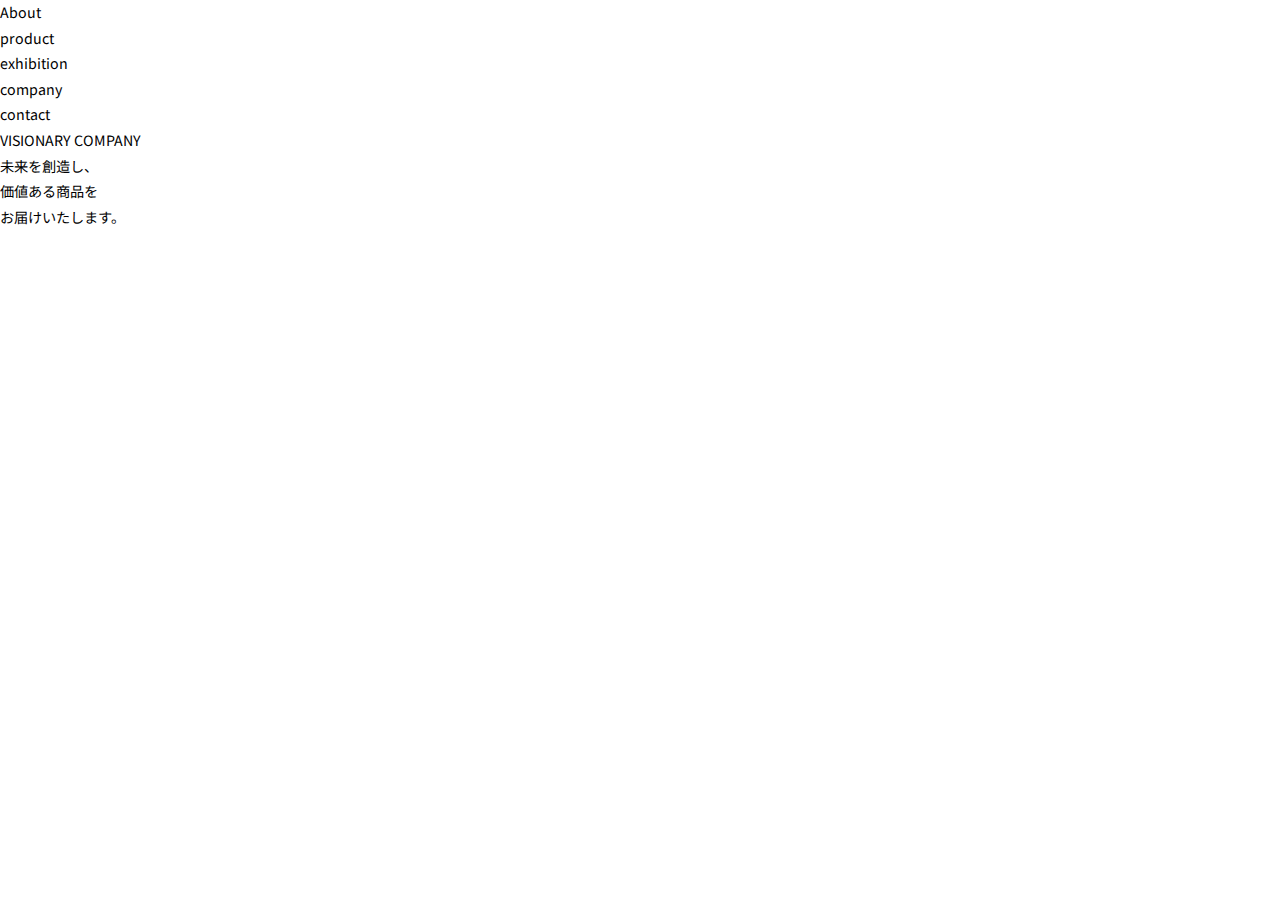
==== index.html @ 5df31ede "imgを追加" ====
<!DOCTYPE html>
<html lang="ja">
  <head>
    <meta charset="UTF-8" />
    <meta http-equiv="X-UA-Compatible" content="IE=edge" />
    <meta name="viewport" content="width=device-width, initial-scale=1.0" />

    <title></title>

    <meta name="description" content="" />
    <!-- ページの説明文 -->
    <meta name="keywords" content="" />
    <!-- ページのキーワード -->

    <!--og-->
    <meta property="og:type" content="website" />
    <!-- ページの種類 -->
    <meta property="og:url" content="" />
    <!-- ページのURL -->
    <meta property="og:image" content="" />
    <!-- サムネイル画像URL -->
    <meta property="og:title" content="" />
    <!-- ページのタイトル -->
    <meta property="og:description" content="" />
    <!-- ページの説明文 -->
    <meta property="og:site_name" content="" />
    <!-- ページのサイト名 -->

    <!-- favicon -->
    <link rel="shortcut icon" href="favicon.icon" />

    <!-- css -->
    <link rel="stylesheet" href="css/style.css" />
  </head>
  <body>
    <header>
      <!-- PC用ナビゲーション -->
      <nav class="nav__container">
        <ul class="nav__list">
          <li class="nav__list__item">
            <a href="index.html#about" class="nav__list__item-link">About</a>
          </li>
          <li class="nav__list__item">
            <a href="index.html#works" class="nav__list__item-link">product</a>
          </li>
          <li class="nav__list__item">
            <a href="index.html#blog" class="nav__list__item-link"
              >exhibition</a
            >
          </li>
          <li class="nav__list__item">
            <a href="index.html#contact" class="nav__list__item-link"
              >company</a
            >
          </li>
          <li class="nav__list__item">
            <a href="index.html#contact" class="nav__list__item-link"
              >contact</a
            >
          </li>
        </ul>
      </nav>
    </header>
    <main>
      <section id="main-visual">
        <div id="main-massage">
          <h1>VISIONARY COMPANY</h1>
          <p>未来を創造し、<br />価値ある商品を<br />お届けいたします。</p>
        </div>
      </section>
      <section id="about"></section>
      <section id="product"></section>
      <section id="exhibition"></section>
      <section id="exhibition"></section>
      <section id="company"></section>
      <section id="contact"></section>
      <footer></footer>
    </main>
    <script src="./js/main.js"></script>
    <!-- jsファイル -->
  </body>
</html>
---- css/style.css ----
@import url("https://fonts.googleapis.com/css2?family=Noto+Sans+JP:wght@100..900&display=swap");
/*! destyle.css v4.0.0 | MIT License | https://github.com/nicolas-cusan/destyle.css */
/* Reset box-model and set borders */
/* ============================================ */
*,
::before,
::after {
  box-sizing: border-box;
  border-style: solid;
  border-width: 0;
}

/* Document */
/* ============================================ */
/**
 * 1. Correct the line height in all browsers.
 * 2. Prevent adjustments of font size after orientation changes in iOS.
 * 3. Remove gray overlay on links for iOS.
 */
html {
  line-height: 1.15; /* 1 */
  -webkit-text-size-adjust: 100%;
     -moz-text-size-adjust: 100%;
          text-size-adjust: 100%; /* 2 */
  -webkit-tap-highlight-color: transparent; /* 3 */
}

/* Sections */
/* ============================================ */
/**
 * Remove the margin in all browsers.
 */
body {
  margin: 0;
}

/**
 * Render the `main` element consistently in IE.
 */
main {
  display: block;
}

/* Vertical rhythm */
/* ============================================ */
p,
table,
blockquote,
address,
pre,
iframe,
form,
figure,
dl {
  margin: 0;
}

/* Headings */
/* ============================================ */
h1,
h2,
h3,
h4,
h5,
h6 {
  padding: 0;
  margin: 0;
  font-size: inherit;
  font-weight: inherit;
}

/* Lists (enumeration) */
/* ============================================ */
ul,
ol {
  padding: 0;
  margin: 0;
  list-style: none;
}

/* Lists (definition) */
/* ============================================ */
dt {
  font-weight: bold;
}

dd {
  margin-left: 0;
}

/* Grouping content */
/* ============================================ */
/**
 * 1. Add the correct box sizing in Firefox.
 * 2. Show the overflow in Edge and IE.
 */
hr {
  box-sizing: content-box; /* 1 */
  height: 0; /* 1 */
  margin: 0;
  overflow: visible; /* 2 */
  clear: both;
  color: inherit;
  border-top-width: 1px;
}

/**
 * 1. Correct the inheritance and scaling of font size in all browsers.
 * 2. Correct the odd `em` font sizing in all browsers.
 */
pre {
  font-family: monospace, monospace; /* 1 */
  font-size: inherit; /* 2 */
}

address {
  font-style: inherit;
}

/* Text-level semantics */
/* ============================================ */
/**
 * Remove the gray background on active links in IE 10.
 */
a {
  color: inherit;
  text-decoration: none;
  background-color: transparent;
}

/**
 * 1. Remove the bottom border in Chrome 57-
 * 2. Add the correct text decoration in Chrome, Edge, IE, Opera, and Safari.
 */
abbr[title] {
  -webkit-text-decoration: underline dotted;
          text-decoration: underline dotted; /* 2 */
}

/**
 * Add the correct font weight in Chrome, Edge, and Safari.
 */
b,
strong {
  font-weight: bolder;
}

/**
 * 1. Correct the inheritance and scaling of font size in all browsers.
 * 2. Correct the odd `em` font sizing in all browsers.
 */
code,
kbd,
samp {
  font-family: monospace, monospace; /* 1 */
  font-size: inherit; /* 2 */
}

/**
 * Add the correct font size in all browsers.
 */
small {
  font-size: 80%;
}

/**
 * Prevent `sub` and `sup` elements from affecting the line height in
 * all browsers.
 */
sub,
sup {
  position: relative;
  font-size: 75%;
  line-height: 0;
  vertical-align: baseline;
}

sub {
  bottom: -0.25em;
}

sup {
  top: -0.5em;
}

/* Replaced content */
/* ============================================ */
/**
 * Prevent vertical alignment issues.
 */
svg,
img,
embed,
object,
iframe {
  vertical-align: bottom;
}

/* Forms */
/* ============================================ */
/**
 * Reset form fields to make them styleable.
 * 1. Make form elements stylable across systems iOS especially.
 * 2. Inherit text-transform from parent.
 */
button,
input,
optgroup,
select,
textarea {
  padding: 0;
  margin: 0;
  font: inherit;
  color: inherit;
  text-align: inherit;
  text-transform: inherit; /* 2 */
  vertical-align: middle;
  /* 1 */
  -webkit-appearance: none;
     -moz-appearance: none;
          appearance: none;
  background: transparent;
  border-radius: 0;
}

/**
 * Correct cursors for clickable elements.
 */
button,
[type=button],
[type=reset],
[type=submit] {
  cursor: pointer;
}

button:disabled,
[type=button]:disabled,
[type=reset]:disabled,
[type=submit]:disabled {
  cursor: default;
}

/**
 * Improve outlines for Firefox and unify style with input elements & buttons.
 */
:-moz-focusring {
  outline: auto;
}

select:disabled {
  opacity: inherit;
}

/**
 * Remove padding
 */
option {
  padding: 0;
}

/**
 * Reset to invisible
 */
fieldset {
  min-width: 0;
  padding: 0;
  margin: 0;
}

legend {
  padding: 0;
}

/**
 * Add the correct vertical alignment in Chrome, Firefox, and Opera.
 */
progress {
  vertical-align: baseline;
}

/**
 * Remove the default vertical scrollbar in IE 10+.
 */
textarea {
  overflow: auto;
}

/**
 * Correct the cursor style of increment and decrement buttons in Chrome.
 */
[type=number]::-webkit-inner-spin-button,
[type=number]::-webkit-outer-spin-button {
  height: auto;
}

/**
 * Correct the outline style in Safari.
 */
[type=search] {
  outline-offset: -2px; /* 1 */
}

/**
 * Remove the inner padding in Chrome and Safari on macOS.
 */
[type=search]::-webkit-search-decoration {
  -webkit-appearance: none;
          appearance: none;
}

/**
 * 1. Correct the inability to style clickable types in iOS and Safari.
 * 2. Fix font inheritance.
 */
::-webkit-file-upload-button {
  font: inherit; /* 2 */
  -webkit-appearance: button;
          appearance: button; /* 1 */
}

/**
 * Fix appearance for Firefox
 */
[type=number] {
  -webkit-appearance: textfield;
     -moz-appearance: textfield;
          appearance: textfield;
}

/**
 * Clickable labels
 */
label[for] {
  cursor: pointer;
}

/* Interactive */
/* ============================================ */
/*
 * Add the correct display in Edge, IE 10+, and Firefox.
 */
details {
  display: block;
}

/*
 * Add the correct display in all browsers.
 */
summary {
  display: list-item;
}

/*
 * Remove outline for editable content.
 */
[contenteditable]:focus {
  outline: auto;
}

/* Tables */
/* ============================================ */
/**
1. Correct table border color inheritance in all Chrome and Safari.
*/
table {
  border-collapse: collapse;
  border-color: inherit; /* 1 */
}

caption {
  text-align: left;
}

td,
th {
  padding: 0;
  vertical-align: top;
}

th {
  font-weight: bold;
  text-align: left;
}

@media screen and (max-width: 768px) {
  [data-only-show=pc] {
    display: none !important;
  }
}

@media not all and (max-width: 768px) {
  [data-only-show=sp] {
    display: none !important;
  }
}

html {
  font-size: 1.6667vw;
}

body {
  font-family: "Noto Sans JP", sans-serif;
  font-size: 1.1111111111vw;
  line-height: 1.8;
  letter-spacing: 0;
}
@media screen and (max-width: 768px) {
  body {
    font-size: 3.6111111111vw;
  }
}

img {
  width: 100%;
  height: auto;
}

svg {
  display: flex;
  align-items: center;
  justify-content: center;
  width: 100%;
  height: auto;
}

.header {
  color: yellow;
}/*# sourceMappingURL=style.css.map */
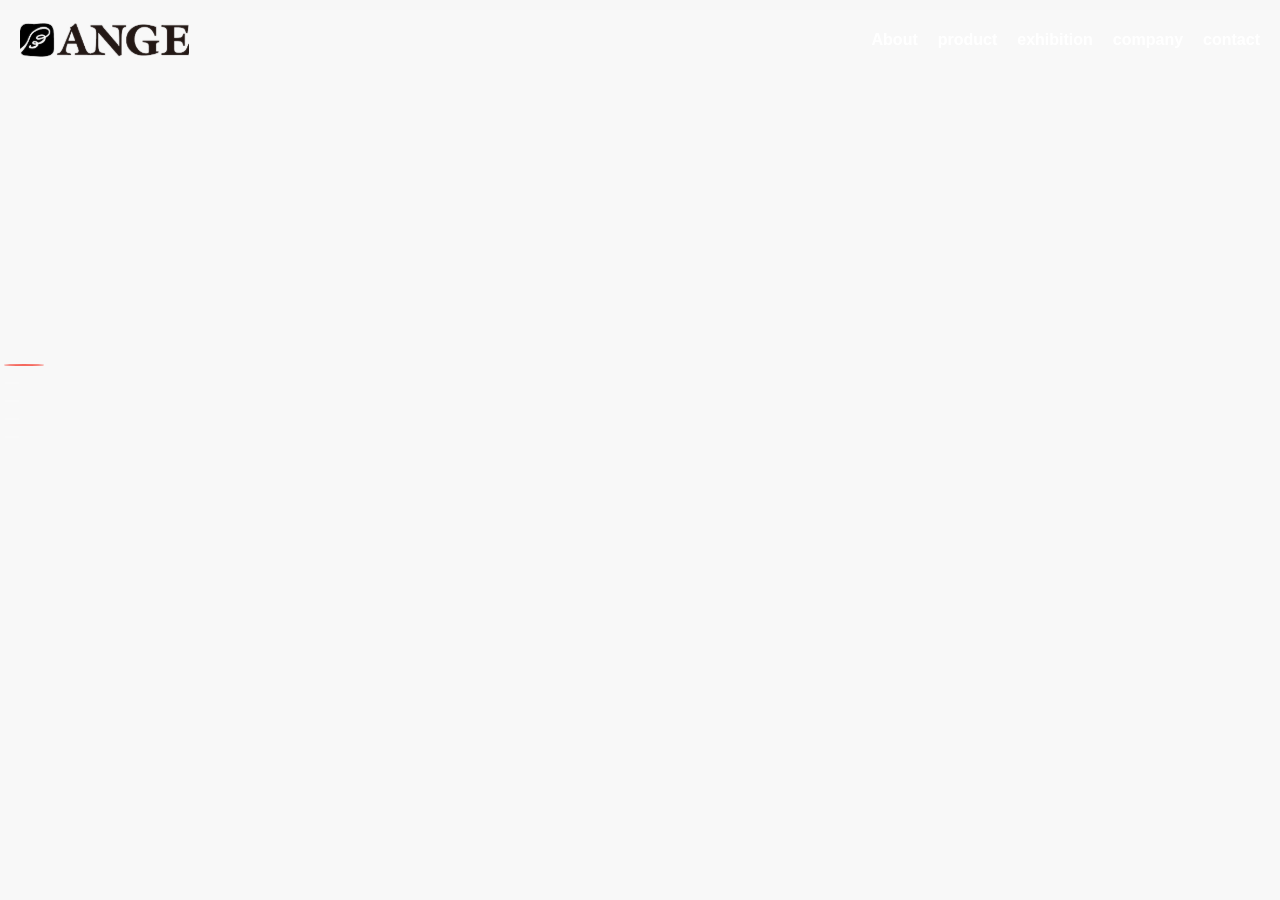
==== commit 6dba9354: "CSSを追加" ====
--- a/index.html
+++ b/index.html
@@ -27,15 +27,25 @@
     <!-- ページのサイト名 -->
 
     <!-- favicon -->
-    <link rel="shortcut icon" href="favicon.icon" />
+    <link rel="shortcut icon" href="image/tlogo.png" />
 
     <!-- css -->
+    <link
+      rel="stylesheet"
+      href="https://cdn.jsdelivr.net/npm/swiper@11/swiper-bundle.min.css"
+    />
     <link rel="stylesheet" href="css/style.css" />
   </head>
   <body>
     <header>
+      <!--ロゴ -->
+      <div id="logo">
+        <a href="index.html">
+          <img src="image/ANGElogo.svg" alt="トップページへ戻る" />
+        </a>
+      </div>
       <!-- PC用ナビゲーション -->
-      <nav class="nav__container">
+      <nav class="nav__container" data-only-show="pc">
         <ul class="nav__list">
           <li class="nav__list__item">
             <a href="index.html#about" class="nav__list__item-link">About</a>
@@ -63,10 +73,100 @@
     </header>
     <main>
       <section id="main-visual">
-        <div id="main-massage">
+        <!-- <div id="main-massage">
           <h1>VISIONARY COMPANY</h1>
           <p>未来を創造し、<br />価値ある商品を<br />お届けいたします。</p>
+        </div> -->
+        <div class="l-wrapper">
+          <main>
+            <div id="demo12" class="mv02 l-section">
+              <div class="swiper">
+                <div class="swiper-wrapper">
+                  <div class="swiper-slide">
+                    <div class="slide">
+                      <div class="slide-media img-cover">
+                        <img src="image/mv1.png" alt="" />
+                      </div>
+                      <h2 class="slide-title">VISIONARY COMPANY</h2>
+                      <p class="slide-text">
+                        未来を創造し、 <br class="pc-tab" />価値ある商品を
+                        お届けいたします。
+                      </p>
+                      <p class="slide-link">
+                        <a href="#" class="slide-button">VIEW MORE</a>
+                      </p>
+                    </div>
+                  </div>
+                  <div class="swiper-slide">
+                    <div class="slide">
+                      <div class="slide-media img-cover">
+                        <img src="image/mv2.png" alt="" />
+                      </div>
+                      <h2 class="slide-title">Sed eiusmod</h2>
+                      <p class="slide-text">
+                        Tempor incidunt ut labore <br class="pc-tab" />et dolore
+                        magna aliqua.
+                      </p>
+                      <p class="slide-link">
+                        <a href="#" class="slide-button">VIEW MORE</a>
+                      </p>
+                    </div>
+                  </div>
+                  <div class="swiper-slide">
+                    <div class="slide">
+                      <div class="slide-media img-cover">
+                        <img src="image/mv3.png" alt="" />
+                      </div>
+                      <h2 class="slide-title">Ut enim</h2>
+                      <p class="slide-text">Ad minim veniam.</p>
+                      <p class="slide-link">
+                        <a href="#" class="slide-button">VIEW MORE</a>
+                      </p>
+                    </div>
+                  </div>
+                  <div class="swiper-slide">
+                    <article class="slide">
+                      <div class="slide-media img-cover">
+                        <img src="image/mv4.png" alt="" />
+                      </div>
+                      <h2 class="slide-title">
+                        Quis nostrum<br />exercitationem
+                      </h2>
+                      <p class="slide-text">
+                        Ullam corporis suscipit laboriosam,
+                        <br class="pc-tab" />nisi ut aliquid ex ea commodi
+                        consequatur.
+                      </p>
+                      <p class="slide-link">
+                        <a href="#" class="slide-button">VIEW MORE</a>
+                      </p>
+                    </article>
+                  </div>
+                  <div class="swiper-slide">
+                    <div class="slide">
+                      <div class="slide-media img-cover">
+                        <img src="image/mv5.png" alt="" />
+                      </div>
+                      <h2 class="slide-title">Quis aute iure</h2>
+                      <p class="slide-text">
+                        Reprehenderit in voluptate velit esse
+                        <br class="pc-tab" />cillum dolore eu fugiat nulla
+                        pariatur.
+                      </p>
+                      <p class="slide-link">
+                        <a href="#" class="slide-button">VIEW MORE</a>
+                      </p>
+                    </div>
+                  </div>
+                </div>
+                <!-- /swiper-wrapper -->
+                <div class="swiper-pagination"></div>
+              </div>
+              <!-- /swiper -->
+            </div>
+          </main>
         </div>
+        <!-- /wrapper -->
       </section>
       <section id="about"></section>
       <section id="product"></section>
@@ -76,6 +176,9 @@
       <section id="contact"></section>
       <footer></footer>
     </main>
+    <script src="https://cdn.jsdelivr.net/npm/gsap@3.12.5/dist/gsap.min.js"></script>
+    <script src="https://cdn.jsdelivr.net/npm/gsap@3.12.5/dist/ScrollTrigger.min.js"></script>
+    <script src="https://cdn.jsdelivr.net/npm/swiper@11/swiper-bundle.min.js"></script>
     <script src="./js/main.js"></script>
     <!-- jsファイル -->
   </body>
--- a/css/style.css
+++ b/css/style.css
@@ -1,4 +1,7 @@
+@charset "UTF-8";
 @import url("https://fonts.googleapis.com/css2?family=Noto+Sans+JP:wght@100..900&display=swap");
+/* ヘッダーを固定し、メインビジュアルの上に表示 */
+@import url("https://fonts.googleapis.com/css2?family=Spartan:wght@400;700&display=swap");
 /*! destyle.css v4.0.0 | MIT License | https://github.com/nicolas-cusan/destyle.css */
 /* Reset box-model and set borders */
 /* ============================================ */
@@ -395,19 +398,15 @@
 }
 
 html {
-  font-size: 1.6667vw;
+  scroll-behavior: smooth;
+  margin: 0 auto;
+  width: 100%;
 }
 
 body {
-  font-family: "Noto Sans JP", sans-serif;
-  font-size: 1.1111111111vw;
+  font-family: "Yu Gothic", YuGothic, "ヒラギノ角ゴ Pro W3", "Hiragino Kaku Gothic Pro", sans-serif, Verdana, "メイリオ", "Meiryo", "MS Ｐゴシック", "MS PGothic", Sans-Serif;
+  color: #000000;
   line-height: 1.8;
-  letter-spacing: 0;
-}
-@media screen and (max-width: 768px) {
-  body {
-    font-size: 3.6111111111vw;
-  }
 }
 
 img {
@@ -415,14 +414,425 @@
   height: auto;
 }
 
-svg {
+.section__padding {
+  padding: 22.2222222222vh 11.8055555556vw 0 11.8055555556vw;
+}
+@media screen and (max-width: 768px) {
+  .section__padding {
+    padding: 12.5vh 5.5555555556vw 0 5.5555555556vw;
+  }
+}
+
+header {
+  position: fixed; /* 固定配置 */
+  top: 0; /* ページ上部に固定 */
+  left: 0;
+  width: 100%; /* 横幅いっぱいに広げる */
+  height: 80px; /* ヘッダーの高さ（適宜調整） */
+  -webkit-backdrop-filter: blur(8px);
+          backdrop-filter: blur(8px);
+  color: white; /* 文字色を白に */
   display: flex;
-  align-items: center;
-  justify-content: center;
+  align-items: center; /* 縦中央揃え */
+  justify-content: space-between; /* ロゴとナビを左右に配置 */
+  padding: 0 20px;
+  z-index: 1000; /* メインビジュアルより前面に */
+}
+
+/* メインビジュアルの上にヘッダーを配置するための調整 */
+/* ナビゲーションのデザイン調整 */
+.nav__container {
+  display: flex;
+}
+
+.nav__list {
+  display: flex;
+  list-style: none;
+}
+
+.nav__list__item {
+  margin-left: 20px; /* ナビの間隔を確保 */
+}
+
+.nav__list__item-link {
+  color: white;
+  text-decoration: none;
+  font-size: 16px;
+  font-weight: bold;
+  transition: color 0.3s;
+}
+
+.nav__list__item-link:hover {
+  color: #f0a500; /* ホバー時にカラー変更 */
+}
+
+:root {
+  --easing: cubic-bezier(0.2, 1, 0.2, 1);
+  --transition: 0.8s var(--easing);
+  --color-base: #f8f8f8;
+  --color-gray: #ddd;
+  --color-theme: #f5695f;
+  --color-theme-darken: #f12617;
+  --box-shadow: 0.8rem 0.8rem 1.2rem rgba(0, 0, 0, 0.05),
+    -0.8rem -0.8rem 1.2rem #fff;
+  --box-shadow-hover: 1rem 1rem 1.5rem rgba(0, 0, 0, 0.08),
+    -1rem -1rem 1.5rem #fff;
+  --box-shadow-inset: inset 0.8rem 0.8rem 1.2rem rgba(0, 0, 0, 0.05),
+    inset -0.8rem -0.8rem 1.2rem #fff;
+  --box-shadow-dark: 0.8rem 0.8rem 1.2rem rgba(0, 0, 0, 0.1),
+    -0.8rem -0.8rem 1.2rem rgba(#fff, 0.2);
+}
+
+html {
+  font-family: "Spartan", "游ゴシック体", YuGothic, "游ゴシック", "Yu Gothic", "メイリオ", Meiryo, sans-serif;
+  font-size: 62.5%;
+  line-height: 1.8;
+  height: 100%;
+  word-break: break-word;
+  color: #333;
+  background-color: var(--color-base);
+  -webkit-appearance: none;
+  -webkit-tap-highlight-color: transparent;
+}
+
+body {
+  font-size: 1.6rem;
+  margin: 0;
+}
+
+*,
+*::before,
+*::after {
+  box-sizing: border-box;
+}
+
+::-moz-selection {
+  color: #fff;
+  background: var(--color-theme);
+}
+
+::selection {
+  color: #fff;
+  background: var(--color-theme);
+}
+
+img {
+  border: 0;
+  margin: 0;
+}
+
+figure {
+  margin: 0;
+}
+
+p {
+  margin: 0;
+  padding: 0;
+}
+
+a {
+  text-decoration: none;
+  color: #333;
+}
+
+ul,
+ol {
+  margin: 0;
+  padding: 0;
+  list-style: none;
+}
+
+h1,
+h2,
+h3,
+h4,
+h5,
+h6 {
+  font-size: 1.6rem;
+  margin: 0;
+  padding: 0;
+}
+
+main {
+  display: block;
+}
+
+.l-inner {
+  position: relative;
+  box-sizing: content-box;
+  max-width: 1200px;
+  margin: 0 auto;
+  padding: 0 10rem;
+}
+
+.l-section {
+  border-top: 1px solid #eee;
+}
+
+.l-section .l-inner {
+  padding-top: 8rem;
+  padding-bottom: 8rem;
+}
+
+[class*=swiper]:focus {
+  outline: none;
+}
+
+.slide-media,
+.thumb-media {
+  position: relative;
+  overflow: hidden;
+}
+
+.slide-media img,
+.thumb-media img {
+  position: absolute;
+  top: 0;
+  left: 0;
   width: 100%;
-  height: auto;
-}
-
-.header {
-  color: yellow;
+  height: 100%;
+  -o-object-fit: cover;
+  object-fit: cover;
+}
+
+.swiper-button-prev,
+.swiper-button-next {
+  display: grid;
+  place-content: center;
+  width: 6.4rem;
+  height: 6.4rem;
+  cursor: pointer;
+  transition: var(--transition);
+}
+
+.swiper-button-prev::before,
+.swiper-button-next::before {
+  position: absolute;
+  top: 0;
+  right: 0;
+  bottom: 0;
+  left: 0;
+  content: "";
+  border-radius: 50%;
+  box-shadow: var(--box-shadow);
+}
+
+.swiper-button-prev::after,
+.swiper-button-next::after {
+  width: 1.2rem;
+  height: 1.2rem;
+  content: "";
+  border: solid var(--color-gray);
+  border-width: 3px 3px 0 0;
+}
+
+.swiper-button-prev::after {
+  margin-left: 0.4rem;
+  transform: rotate(-135deg);
+}
+
+.swiper-button-next::after {
+  margin-right: 0.4rem;
+  transform: rotate(45deg);
+}
+
+.swiper-button-disabled {
+  pointer-events: none;
+  opacity: 0;
+}
+
+.mv02 {
+  margin-bottom: 16rem;
+}
+
+.mv02 .l-inner {
+  padding-bottom: 0;
+}
+
+.mv02 .swiper-pagination {
+  position: absolute;
+  z-index: 1;
+  top: 0;
+  bottom: 0;
+  left: 0;
+  height: -moz-max-content;
+  height: max-content;
+  margin: auto;
+}
+
+.mv02 .swiper-pagination-bullet {
+  display: block;
+  width: 1.6rem;
+  height: 2px;
+  cursor: pointer;
+  transition: var(--transition);
+  background-color: #fff;
+}
+
+.mv02 .swiper-pagination-bullet:not(:first-child) {
+  margin-top: 1.6rem;
+}
+
+.mv02 .swiper-pagination-bullet-active {
+  width: 4rem;
+  background-color: var(--color-theme);
+}
+
+.mv02 .swiper-fade .swiper-slide {
+  transition-property: opacity, transform !important;
+  pointer-events: none;
+}
+
+.mv02 .swiper-fade .swiper-slide-active {
+  pointer-events: auto;
+}
+
+.mv02 .slide {
+  display: grid;
+  place-content: center;
+  height: 800px;
+  padding: 0 8rem;
+  text-align: center;
+}
+
+.mv02 .slide-media {
+  position: absolute;
+  z-index: -1;
+  top: 0;
+  left: 0;
+  width: 100%;
+  height: 100%;
+}
+
+.mv02 .slide-media img {
+  transition: 7s 1s linear;
+  transform: translateX(-1.5%) scale(1.1);
+}
+
+.mv02 .slide-title,
+.mv02 .slide-text,
+.mv02 .slide-link {
+  animation: 2s var(--easing) both;
+  opacity: 0;
+}
+
+.mv02 .slide-title {
+  font-size: 6rem;
+  line-height: 1.1;
+  color: var(--color-theme);
+}
+
+.mv02 .slide-text {
+  font-size: 1.8rem;
+  margin: 4rem 0;
+  animation-delay: 0.2s;
+  color: #fff;
+}
+
+.mv02 .slide-link {
+  animation-delay: 0.4s;
+}
+
+.mv02 .slide-button {
+  font-size: 1.2rem;
+  font-weight: bold;
+  display: inline-block;
+  color: var(--color-theme);
+}
+
+.mv02 .slide-button::before {
+  display: inline-block;
+  width: 6rem;
+  height: 1px;
+  margin: -2px 1.6rem 0 0;
+  content: "";
+  vertical-align: middle;
+  background-color: currentColor;
+}
+
+.mv02 .swiper-slide[class*=-active] .slide-media img {
+  transition-delay: 0s;
+  transform: translateX(1.5%) scale(1.05);
+}
+
+.mv02 .swiper-slide.anm-started .slide-title,
+.mv02 .swiper-slide.anm-started .slide-text,
+.mv02 .swiper-slide.anm-started .slide-link {
+  animation-name: mv02-fadeIn;
+}
+
+.mv02 .swiper-slide.anm-finished .slide-title,
+.mv02 .swiper-slide.anm-finished .slide-text,
+.mv02 .swiper-slide.anm-finished .slide-link {
+  animation-name: mv02-fadeOut;
+}
+@keyframes mv02-fadeIn {
+  0% {
+    transform: translateY(6rem);
+    opacity: 0;
+  }
+  100% {
+    transform: translateY(0);
+    opacity: 1;
+  }
+}
+@keyframes mv02-fadeOut {
+  0% {
+    transform: translateY(0);
+    opacity: 1;
+  }
+  100% {
+    transform: translateY(-6rem);
+    opacity: 0;
+  }
+}
+@media only screen and (max-width: 1024px) {
+  html {
+    -webkit-text-size-adjust: 100%;
+  }
+  .l-inner {
+    padding: 0 4rem;
+  }
+  .pc {
+    display: none !important;
+  }
+  .mv02 {
+    margin-bottom: 8rem;
+  }
+  .mv02 .slide {
+    height: max(70vh, 70vw);
+  }
+  .mv02 .slide-title {
+    font-size: 4rem;
+  }
+  .mv02 .slide-text {
+    font-size: 1.6rem;
+    margin: 3.2rem 0;
+  }
+}
+@media only screen and (max-width: 599px) {
+  html {
+    font-size: 50%;
+  }
+  .pc-tab {
+    display: none !important;
+  }
+}
+@media only screen and (min-width: 1025px) {
+  .tab-sp {
+    display: none !important;
+  }
+  .swiper-button-prev::before,
+  .swiper-button-next::before {
+    transition: var(--transition);
+  }
+  .swiper-button-prev:hover::before,
+  .swiper-button-next:hover::before {
+    transform: scale(1.2);
+  }
+}
+@media only screen and (min-width: 600px) {
+  .sp {
+    display: none !important;
+  }
 }/*# sourceMappingURL=style.css.map */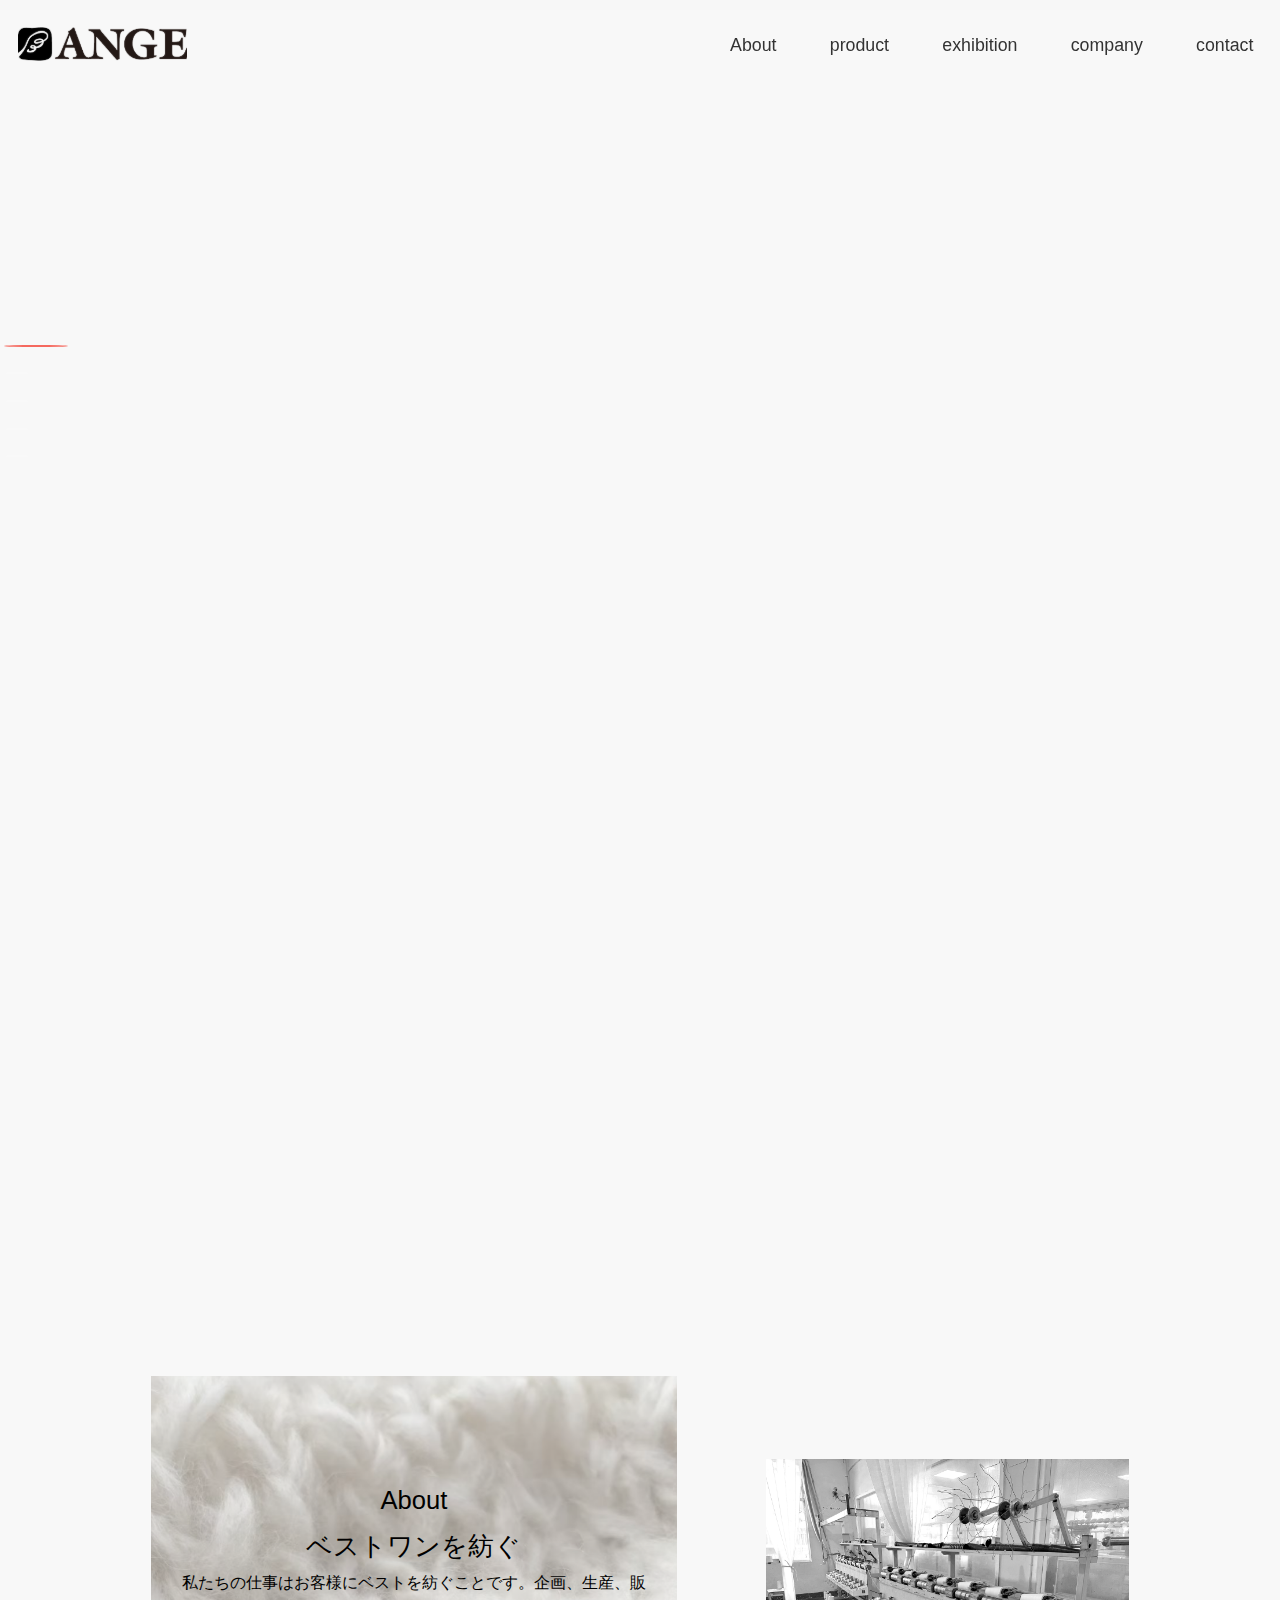
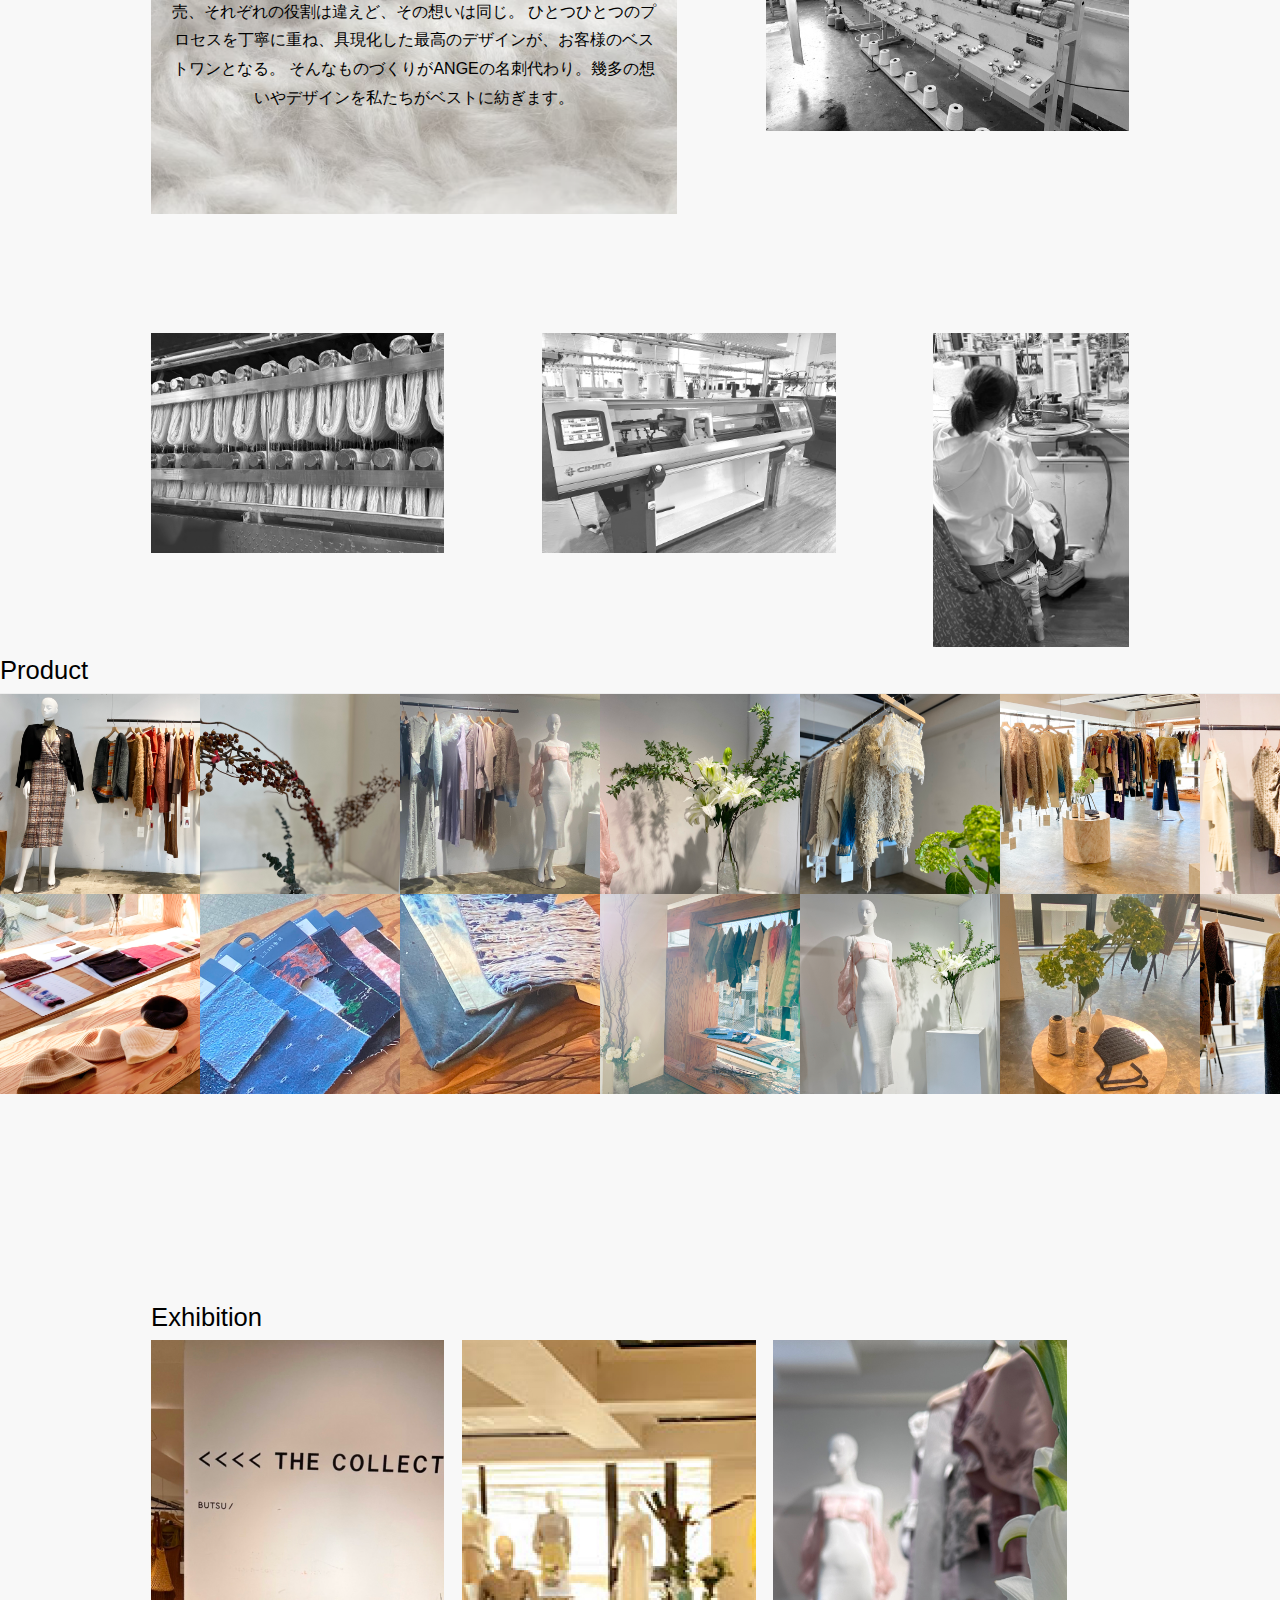
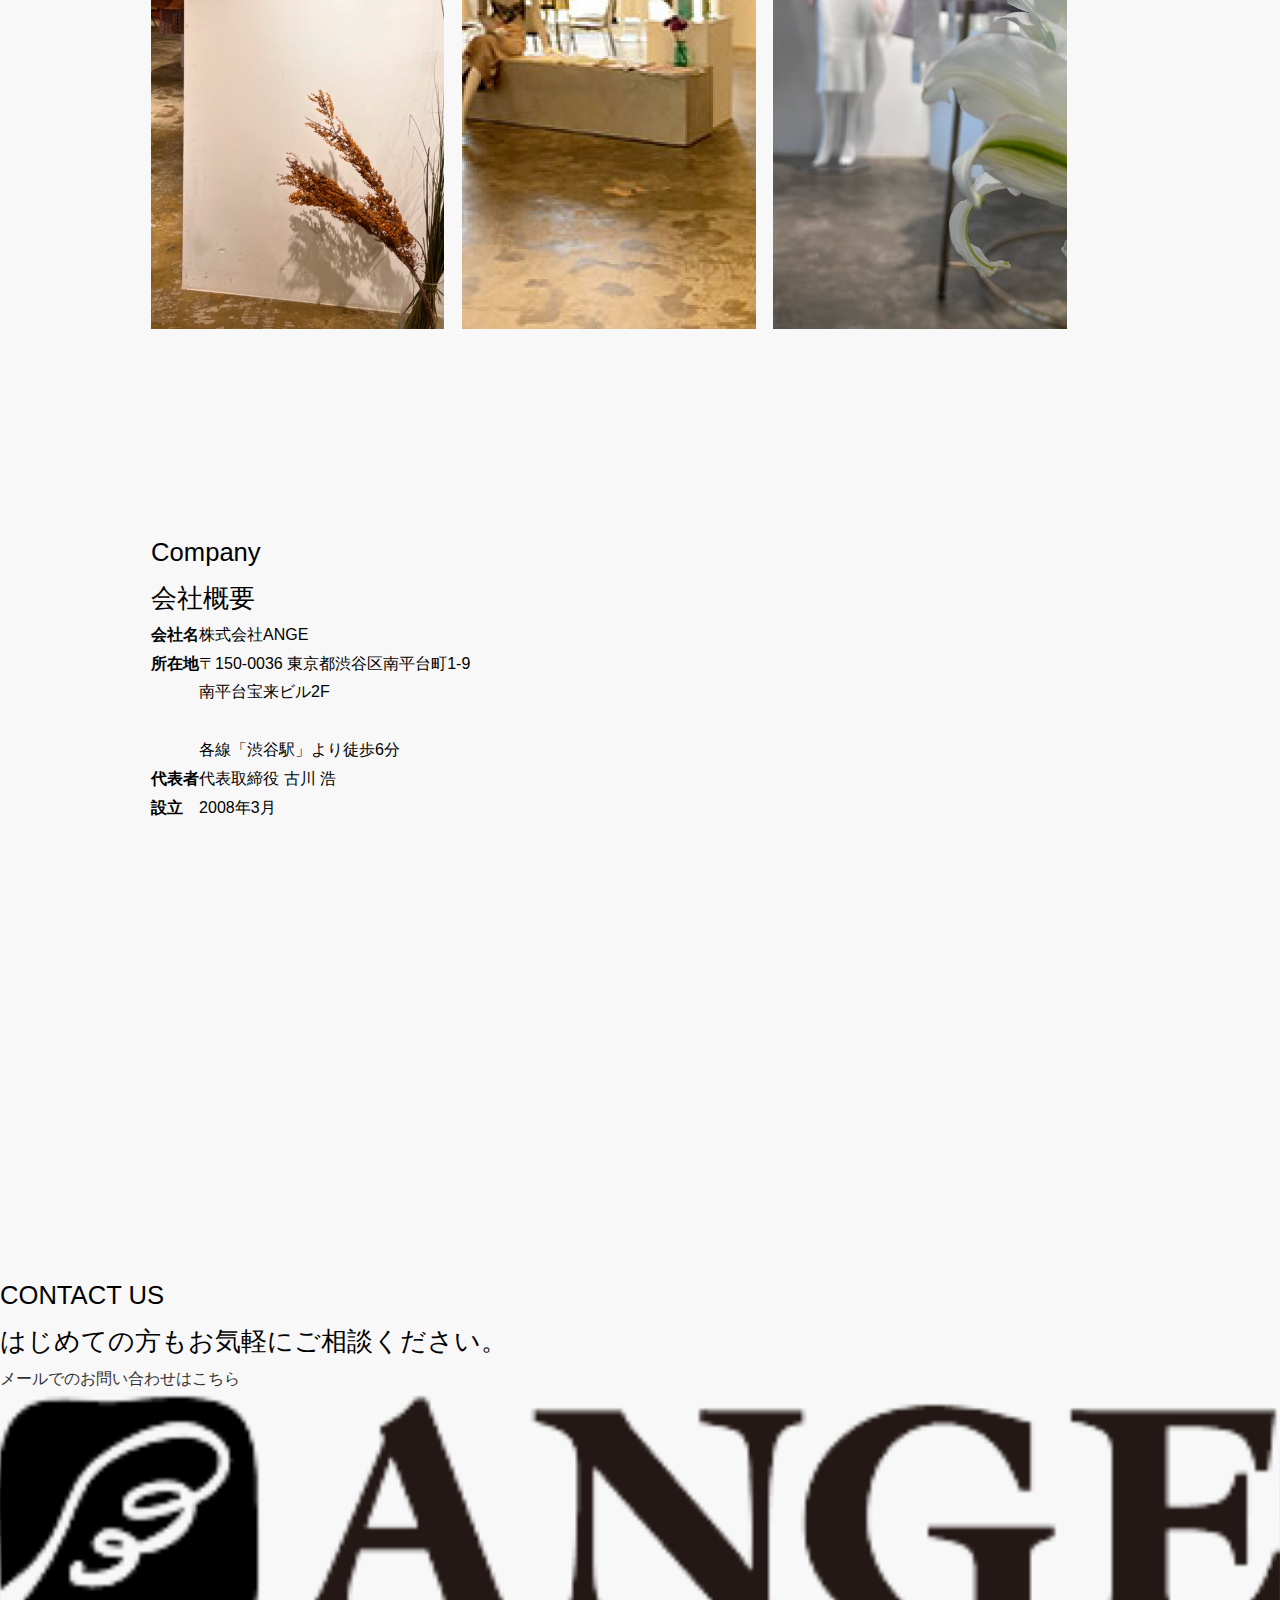
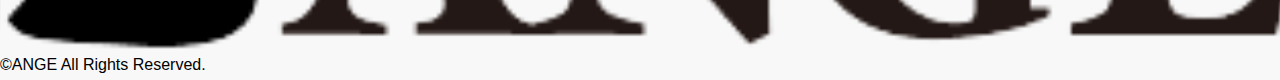
==== commit 6820241b: "画像やCSSを追加" ====
--- a/index.html
+++ b/index.html
@@ -168,13 +168,326 @@
         </div>
         <!-- /wrapper -->
       </section>
-      <section id="about"></section>
-      <section id="product"></section>
-      <section id="exhibition"></section>
-      <section id="exhibition"></section>
-      <section id="company"></section>
-      <section id="contact"></section>
-      <footer></footer>
+      <section id="about" class="section__padding">
+        <div class="about__container">
+          <div class="about__box-top">
+            <div class="about__inner-left">
+              <h2 class="about__title">About</h2>
+              <h3 class="about__small-title">ベストワンを紡ぐ</h3>
+              <p>
+                私たちの仕事はお客様にベストを紡ぐことです。企画、生産、販売、それぞれの役割は違えど、その想いは同じ。
+                ひとつひとつのプロセスを丁寧に重ね、具現化した最高のデザインが、お客様のベストワンとなる。
+                そんなものづくりがANGEの名刺代わり。幾多の想いやデザインを私たちがベストに紡ぎます。
+              </p>
+            </div>
+            <div class="about__inner--right">
+              <img src="image/machine_yarn.png" alt="糸巻きの機械" />
+            </div>
+          </div>
+          <div class="about__box-end">
+            <img class="yarns-img" src="image/yarns.png" alt="糸のかせ" />
+            <img
+              class="machine_knit-img"
+              src="image/machine_knit.png"
+              alt="ニットの編み機"
+            />
+            <img
+              class="linking-img"
+              src="image/linking.png"
+              alt="リンキングをする人"
+            />
+          </div>
+        </div>
+      </section>
+      <section id="product">
+        <h2 class="product__title">Product</h2>
+        <div id="demo09" class="gallery03 l-section">
+          <div class="swiper swiper-a">
+            <div class="swiper-wrapper">
+              <div class="swiper-slide">
+                <div class="slide">
+                  <div class="slide-media img-cover">
+                    <img src="image/product1.png" alt="青いリボンコサージュ" />
+                  </div>
+                  <div class="slide-content">
+                    <p class="slide-title">自主製品</p>
+                  </div>
+                </div>
+              </div>
+              <div class="swiper-slide">
+                <div class="slide">
+                  <div class="slide-media img-cover">
+                    <img src="image/product2.png" alt="BAGリボンコサージュ" />
+                  </div>
+                  <div class="slide-content">
+                    <p class="slide-title">自主製品</p>
+                  </div>
+                </div>
+              </div>
+              <div class="swiper-slide">
+                <div class="slide">
+                  <div class="slide-media img-cover">
+                    <img src="image/product3.png" alt="内職作業" />
+                  </div>
+                  <div class="slide-content">
+                    <p class="slide-title">内職作業</p>
+                  </div>
+                </div>
+              </div>
+              <div class="swiper-slide">
+                <div class="slide">
+                  <div class="slide-media img-cover">
+                    <img src="image/product4.png" alt="カラフルなリボン" />
+                  </div>
+                  <div class="slide-content">
+                    <p class="slide-title">自主製品</p>
+                  </div>
+                </div>
+              </div>
+              <div class="swiper-slide">
+                <div class="slide">
+                  <div class="slide-media img-cover">
+                    <img src="image/product5.png" alt="アースカラーのリボン" />
+                  </div>
+                  <div class="slide-content">
+                    <p class="slide-title">自主製品</p>
+                  </div>
+                </div>
+              </div>
+              <div class="swiper-slide">
+                <div class="slide">
+                  <div class="slide-media img-cover">
+                    <img
+                      src="image/product6.png"
+                      alt="傘についたリボンコサージュ"
+                    />
+                  </div>
+                  <div class="slide-content">
+                    <p class="slide-title">自主製品</p>
+                  </div>
+                </div>
+              </div>
+              <div class="swiper-slide">
+                <div class="slide">
+                  <div class="slide-media img-cover">
+                    <img src="image/product7.png" alt="ネイビーのコサージュ" />
+                  </div>
+                  <div class="slide-content">
+                    <p class="slide-title">自主製品</p>
+                  </div>
+                </div>
+              </div>
+              <div class="swiper-slide">
+                <div class="slide">
+                  <div class="slide-media img-cover">
+                    <img src="image/product8.png" alt="コサージュ手作り" />
+                  </div>
+                  <div class="slide-content">
+                    <p class="slide-title">コサージュ手作り</p>
+                  </div>
+                </div>
+              </div>
+              <div class="swiper-slide">
+                <div class="slide">
+                  <div class="slide-media img-cover">
+                    <img
+                      src="image/product9.png"
+                      alt="アロマについたリボンコサージュ"
+                    />
+                  </div>
+                  <div class="slide-content">
+                    <p class="slide-title">自主製品</p>
+                  </div>
+                </div>
+              </div>
+              <div class="swiper-slide">
+                <div class="slide">
+                  <div class="slide-media img-cover">
+                    <img src="image/product10.png" alt="外の作業" />
+                  </div>
+                  <div class="slide-content">
+                    <p class="slide-title">体を動かしたい方には外の作業</p>
+                  </div>
+                </div>
+              </div>
+            </div>
+            <!-- /swiper-wrapper -->
+          </div>
+          <!-- /swiper -->
+          <div class="swiper swiper-b">
+            <div class="swiper-wrapper">
+              <div class="swiper-slide">
+                <div class="slide">
+                  <div class="slide-media img-cover">
+                    <img src="image/product11.png" alt="外の作業" />
+                  </div>
+                  <div class="slide-content">
+                    <p class="slide-title">外の作業</p>
+                  </div>
+                </div>
+              </div>
+              <div class="swiper-slide">
+                <div class="slide">
+                  <div class="slide-media img-cover">
+                    <img src="image/product12.png" alt="お店に並んだリボン" />
+                  </div>
+                  <div class="slide-content">
+                    <p class="slide-title">イベント</p>
+                  </div>
+                </div>
+              </div>
+              <div class="swiper-slide">
+                <div class="slide">
+                  <div class="slide-media img-cover">
+                    <img src="image/product13.png" alt="イエローのリボン" />
+                  </div>
+                  <div class="slide-content">
+                    <p class="slide-title">リボン</p>
+                  </div>
+                </div>
+              </div>
+              <div class="swiper-slide">
+                <div class="slide">
+                  <div class="slide-media img-cover">
+                    <img src="image/product14.png" alt="たくさんのリボン" />
+                  </div>
+                  <div class="slide-content">
+                    <p class="slide-title">自主製品</p>
+                  </div>
+                </div>
+              </div>
+              <div class="swiper-slide">
+                <div class="slide">
+                  <div class="slide-media img-cover">
+                    <img src="image/product15.png" alt="イベントショップ" />
+                  </div>
+                  <div class="slide-content">
+                    <p class="slide-title">イベントショップ</p>
+                  </div>
+                </div>
+              </div>
+              <div class="swiper-slide">
+                <div class="slide">
+                  <div class="slide-media img-cover">
+                    <img src="image/product16.png" alt="手作り" />
+                  </div>
+                  <div class="slide-content">
+                    <p class="slide-title">手作り</p>
+                  </div>
+                </div>
+              </div>
+              <div class="swiper-slide">
+                <div class="slide">
+                  <div class="slide-media img-cover">
+                    <img
+                      src="image/product17.png"
+                      alt="リボンコサージュヘアピン"
+                    />
+                  </div>
+                  <div class="slide-content">
+                    <p class="slide-title">自主製品</p>
+                  </div>
+                </div>
+              </div>
+              <div class="swiper-slide">
+                <div class="slide">
+                  <div class="slide-media img-cover">
+                    <img src="image/product18.png" alt="ポスティング" />
+                  </div>
+                  <div class="slide-content">
+                    <p class="slide-title">ポスティング</p>
+                  </div>
+                </div>
+              </div>
+              <div class="swiper-slide">
+                <div class="slide">
+                  <div class="slide-media img-cover">
+                    <img src="image/product19.png" alt="ラッピングコサージュ" />
+                  </div>
+                  <div class="slide-content">
+                    <p class="slide-title">自主製品</p>
+                  </div>
+                </div>
+              </div>
+              <div class="swiper-slide">
+                <div class="slide">
+                  <div class="slide-media img-cover">
+                    <img src="image/product20.png" alt="イベントショップ" />
+                  </div>
+                  <div class="slide-content">
+                    <p class="slide-title">イベントショップ</p>
+                  </div>
+                </div>
+              </div>
+            </div>
+            <!-- /swiper-wrapper -->
+          </div>
+          <!-- /swiper -->
+        </div>
+      </section>
+      <section id="exhibition" class="section__padding">
+        <h2 class="exhibition__title">Exhibition</h2>
+        <div class="exhibition__container">
+          <img src="image/exhibition2023.jpg" alt="" />
+          <img src="image/exhibition2024.jpg" alt="" />
+          <img src="image/exhibition2025.jpg" alt="" />
+        </div>
+      </section>
+      <section id="company" class="section__padding">
+        <h2 class="exhibition__title">Company</h2>
+        <div class="company-container">
+          <div class="company__profile">
+            <h3>会社概要</h3>
+            <table id="company-table">
+              <tr>
+                <th class="tableheader-first">会社名</th>
+                <td class="cell-first">株式会社ANGE</td>
+              </tr>
+              <tr>
+                <th class="tableheader">所在地</th>
+                <td class="cell">
+                  〒150-0036 東京都渋谷区南平台町1-9<br />
+                  南平台宝来ビル2F<br /><br />各線「渋谷駅」より徒歩6分
+                </td>
+              </tr>
+              <tr>
+                <th class="tableheader">代表者</th>
+                <td class="cell">代表取締役 古川 浩</td>
+              </tr>
+              <tr>
+                <th class="tableheader">設立</th>
+                <td class="cell">2008年3月</td>
+              </tr>
+            </table>
+          </div>
+          <div class="company__map">
+            <iframe
+              src="https://www.google.com/maps/embed?pb=!1m14!1m8!1m3!1d6483.723001614631!2d139.6968493!3d35.6557838!3m2!1i1024!2i768!4f13.1!3m3!1m2!1s0x60188b8cc3276561%3A0x588968888ed6093d!2z5qCq5byP5Lya56S-44Ki44Oz44K444Ol77yIQU5HRe-8iQ!5e0!3m2!1sja!2sjp!4v1722554806499!5m2!1sja!2sjp"
+              width="600"
+              height="450"
+              style="border: 0"
+              allowfullscreen=""
+              loading="lazy"
+              referrerpolicy="no-referrer-when-downgrade"
+            ></iframe>
+          </div>
+        </div>
+      </section>
+      <section id="contact">
+        <h2 class="contact__title">CONTACT US</h2>
+        <h3 class="contact__text">はじめての方もお気軽にご相談ください。</h3>
+        <a href="contactus.html" class="contact-btn"
+          >メールでのお問い合わせはこちら</a
+        >
+      </section>
+      <footer>
+        <div id="footer-logo">
+          <img class="logo__white" src="image/ANGElogo.svg" alt="TOTTOロゴ" />
+        </div>
+        <div class="copyright">
+          <span> &copy;ANGE All Rights Reserved.</span>
+        </div>
+      </footer>
     </main>
     <script src="https://cdn.jsdelivr.net/npm/gsap@3.12.5/dist/gsap.min.js"></script>
     <script src="https://cdn.jsdelivr.net/npm/gsap@3.12.5/dist/ScrollTrigger.min.js"></script>
--- a/css/style.css
+++ b/css/style.css
@@ -1,6 +1,7 @@
 @charset "UTF-8";
 @import url("https://fonts.googleapis.com/css2?family=Noto+Sans+JP:wght@100..900&display=swap");
 /* ヘッダーを固定し、メインビジュアルの上に表示 */
+@import url("https://fonts.googleapis.com/css2?family=Spartan:wght@400;700&display=swap");
 @import url("https://fonts.googleapis.com/css2?family=Spartan:wght@400;700&display=swap");
 /*! destyle.css v4.0.0 | MIT License | https://github.com/nicolas-cusan/destyle.css */
 /* Reset box-model and set borders */
@@ -428,14 +429,14 @@
   top: 0; /* ページ上部に固定 */
   left: 0;
   width: 100%; /* 横幅いっぱいに広げる */
-  height: 80px; /* ヘッダーの高さ（適宜調整） */
+  height: 9.8765432099vh; /* ヘッダーの高さ（適宜調整） */
   -webkit-backdrop-filter: blur(8px);
           backdrop-filter: blur(8px);
-  color: white; /* 文字色を白に */
+  color: #000000;
   display: flex;
   align-items: center; /* 縦中央揃え */
   justify-content: space-between; /* ロゴとナビを左右に配置 */
-  padding: 0 20px;
+  padding: 0 1.3888888889vw;
   z-index: 1000; /* メインビジュアルより前面に */
 }
 
@@ -447,23 +448,20 @@
 
 .nav__list {
   display: flex;
+  gap: 2.7777777778vw;
   list-style: none;
 }
 
-.nav__list__item {
-  margin-left: 20px; /* ナビの間隔を確保 */
-}
-
 .nav__list__item-link {
-  color: white;
   text-decoration: none;
-  font-size: 16px;
-  font-weight: bold;
+  font-size: 1.3888888889vw;
+  font-weight: 400;
+  padding: 0.6944444444vw;
   transition: color 0.3s;
 }
 
 .nav__list__item-link:hover {
-  color: #f0a500; /* ホバー時にカラー変更 */
+  color: #ffffff; /* ホバー時にカラー変更 */
 }
 
 :root {
@@ -485,19 +483,10 @@
 
 html {
   font-family: "Spartan", "游ゴシック体", YuGothic, "游ゴシック", "Yu Gothic", "メイリオ", Meiryo, sans-serif;
-  font-size: 62.5%;
-  line-height: 1.8;
-  height: 100%;
   word-break: break-word;
-  color: #333;
   background-color: var(--color-base);
   -webkit-appearance: none;
   -webkit-tap-highlight-color: transparent;
-}
-
-body {
-  font-size: 1.6rem;
-  margin: 0;
 }
 
 *,
@@ -835,4 +824,285 @@
   .sp {
     display: none !important;
   }
+}
+.about__box-top {
+  width: 100%;
+  display: flex;
+  justify-content: space-between;
+  align-items: center;
+  gap: 6.9444444444vw;
+}
+
+.about__inner-left {
+  width: 54.1666666667vw;
+  height: 75.0617283951vh;
+  background-image: url("../image/about_knit.png");
+  background-repeat: no-repeat;
+  background-position: center;
+  background-size: contain; /* 画像を要素内に収める */
+  text-align: center;
+  /* 文字を中央揃え */
+  display: flex;
+  flex-direction: column; /* 縦方向に並べる */
+  justify-content: center; /* 縦方向の中央揃え */
+  align-items: center; /* 横方向の中央揃え */
+  padding: 20px; /* 余白（必要に応じて調整） */
+}
+
+.about__inner--right {
+  width: 50%;
+}
+
+.about__box-end {
+  width: 100%;
+  display: flex;
+  justify-content: space-between;
+  align-items: flex-start;
+}
+
+.about__box-end img {
+  width: 30%;
+}
+
+.about__box-end > .linking-img {
+  width: 20%;
+}
+
+:root {
+  --easing: cubic-bezier(0.2, 1, 0.2, 1);
+  --transition: 0.8s var(--easing);
+  --color-base: #f8f8f8;
+  --color-gray: #ddd;
+  --color-theme: #f5695f;
+  --color-theme-darken: #f12617;
+  --box-shadow: 0.8rem 0.8rem 1.2rem rgba(0, 0, 0, 0.05),
+    -0.8rem -0.8rem 1.2rem #fff;
+  --box-shadow-hover: 1rem 1rem 1.5rem rgba(0, 0, 0, 0.08),
+    -1rem -1rem 1.5rem #fff;
+  --box-shadow-inset: inset 0.8rem 0.8rem 1.2rem rgba(0, 0, 0, 0.05),
+    inset -0.8rem -0.8rem 1.2rem #fff;
+  --box-shadow-dark: 0.8rem 0.8rem 1.2rem rgba(0, 0, 0, 0.1),
+    -0.8rem -0.8rem 1.2rem rgba(#fff, 0.2);
+}
+
+html {
+  height: 100%;
+  word-break: break-word;
+  color: #333;
+  background-color: var(--color-base);
+  -webkit-appearance: none;
+  -webkit-tap-highlight-color: transparent;
+}
+
+*,
+*::before,
+*::after {
+  box-sizing: border-box;
+}
+
+::-moz-selection {
+  color: #fff;
+  background: var(--color-theme);
+}
+
+::selection {
+  color: #fff;
+  background: var(--color-theme);
+}
+
+main {
+  display: block;
+}
+
+.l-inner {
+  position: relative;
+  box-sizing: content-box;
+  max-width: 1200px;
+  margin: 0 auto;
+  padding: 0 10rem;
+}
+
+.l-section {
+  border-top: 1px solid #eee;
+}
+
+.l-section .l-inner {
+  padding-top: 8rem;
+  padding-bottom: 8rem;
+}
+
+[class*=swiper]:focus {
+  outline: none;
+}
+
+.slide-media,
+.thumb-media {
+  position: relative;
+  overflow: hidden;
+}
+
+.slide-media img,
+.thumb-media img {
+  position: absolute;
+  top: 0;
+  left: 0;
+  width: 100%;
+  height: 100%;
+  -o-object-fit: cover;
+  object-fit: cover;
+}
+
+.swiper-button-prev,
+.swiper-button-next {
+  display: grid;
+  place-content: center;
+  width: 6.4rem;
+  height: 6.4rem;
+  cursor: pointer;
+  transition: var(--transition);
+}
+
+.swiper-button-prev::before,
+.swiper-button-next::before {
+  position: absolute;
+  top: 0;
+  right: 0;
+  bottom: 0;
+  left: 0;
+  content: "";
+  border-radius: 50%;
+  box-shadow: var(--box-shadow);
+}
+
+.swiper-button-prev::after,
+.swiper-button-next::after {
+  width: 1.2rem;
+  height: 1.2rem;
+  content: "";
+  border: solid var(--color-gray);
+  border-width: 3px 3px 0 0;
+}
+
+.swiper-button-prev::after {
+  margin-left: 0.4rem;
+  transform: rotate(-135deg);
+}
+
+.swiper-button-next::after {
+  margin-right: 0.4rem;
+  transform: rotate(45deg);
+}
+
+.swiper-button-disabled {
+  pointer-events: none;
+  opacity: 0;
+}
+
+.slide-title {
+  color: #ffffff;
+}
+
+.gallery03 .l-inner {
+  padding-bottom: 0;
+}
+
+.gallery03 .swiper-wrapper {
+  transition-timing-function: linear !important;
+}
+
+.gallery03 .swiper-slide {
+  width: -moz-max-content;
+  width: max-content;
+}
+
+.gallery03 .slide {
+  width: var(--slide-width);
+  transition: var(--transition);
+  backface-visibility: hidden;
+  --slide-width: 200px;
+}
+
+.gallery03 .slide-media {
+  height: var(--slide-width);
+}
+
+.gallery03 .slide-content {
+  position: absolute;
+  right: 0;
+  bottom: 0;
+  left: 0;
+  padding: 3.2rem 1.6rem 1.6rem;
+  transition: var(--transition);
+  opacity: 0;
+  color: #fff;
+  background: linear-gradient(180deg, rgba(0, 0, 0, 0) 0%, rgba(0, 0, 0, 0.3) 50%);
+}
+
+.gallery03 .slide-title {
+  font-size: 1.4rem;
+  line-height: 1.4;
+  display: -webkit-box;
+  overflow: hidden;
+  -webkit-line-clamp: 2;
+  -webkit-box-orient: vertical;
+}
+
+.gallery03 .slide:hover {
+  width: calc(var(--slide-width) * 1.5);
+}
+
+.gallery03 .slide:hover .slide-content {
+  opacity: 1;
+}
+
+@media only screen and (max-width: 1024px) {
+  html {
+    -webkit-text-size-adjust: 100%;
+  }
+  .l-inner {
+    padding: 0 4rem;
+  }
+  .pc {
+    display: none !important;
+  }
+}
+@media only screen and (max-width: 599px) {
+  html {
+    font-size: 50%;
+  }
+  .pc-tab {
+    display: none !important;
+  }
+  .gallery03 {
+    margin-bottom: 8rem;
+  }
+  .gallery03 .slide {
+    --slide-width: 120px;
+  }
+}
+@media only screen and (min-width: 1025px) {
+  .tab-sp {
+    display: none !important;
+  }
+  .swiper-button-prev::before,
+  .swiper-button-next::before {
+    transition: var(--transition);
+  }
+  .swiper-button-prev:hover::before,
+  .swiper-button-next:hover::before {
+    transform: scale(1.2);
+  }
+}
+@media only screen and (min-width: 600px) {
+  .sp {
+    display: none !important;
+  }
+}
+.exhibition__container {
+  display: flex;
+  gap: 1.3888888889vw;
+}
+
+.exhibition__container img {
+  width: 30%;
 }/*# sourceMappingURL=style.css.map */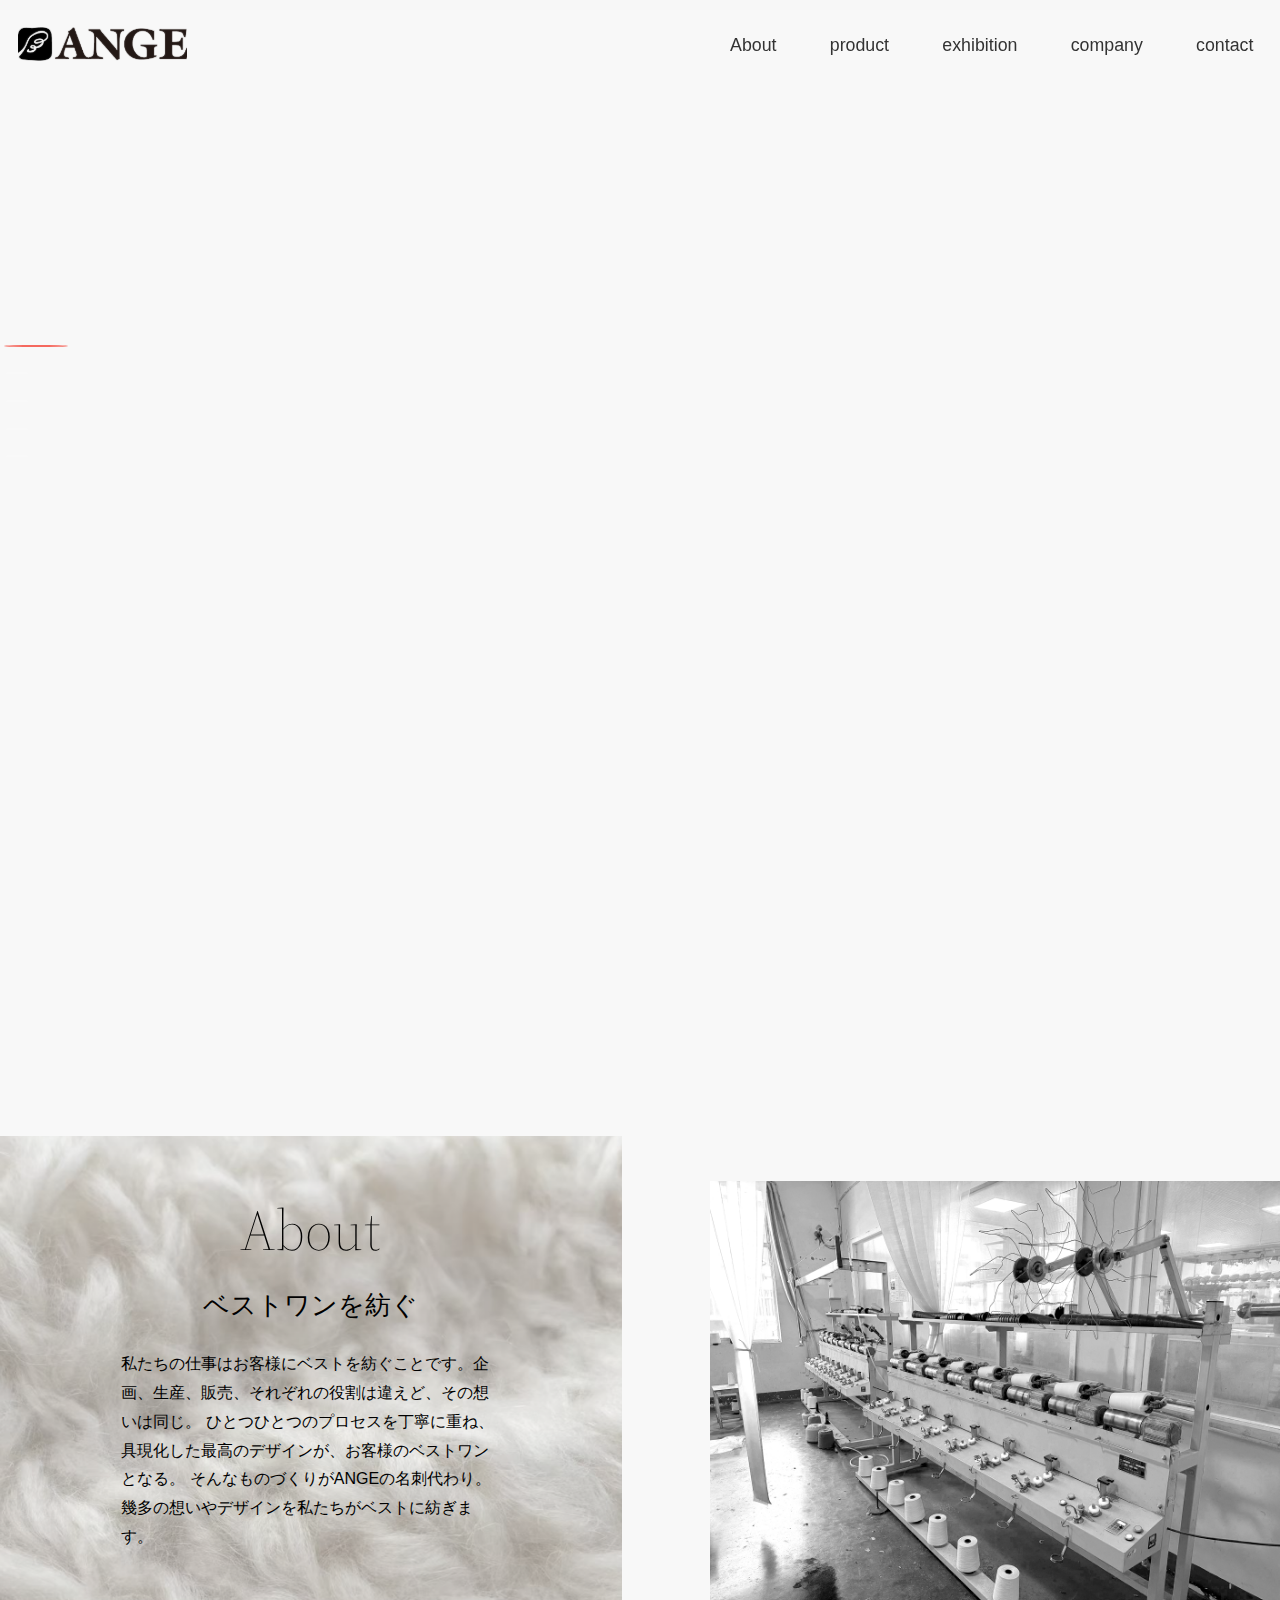
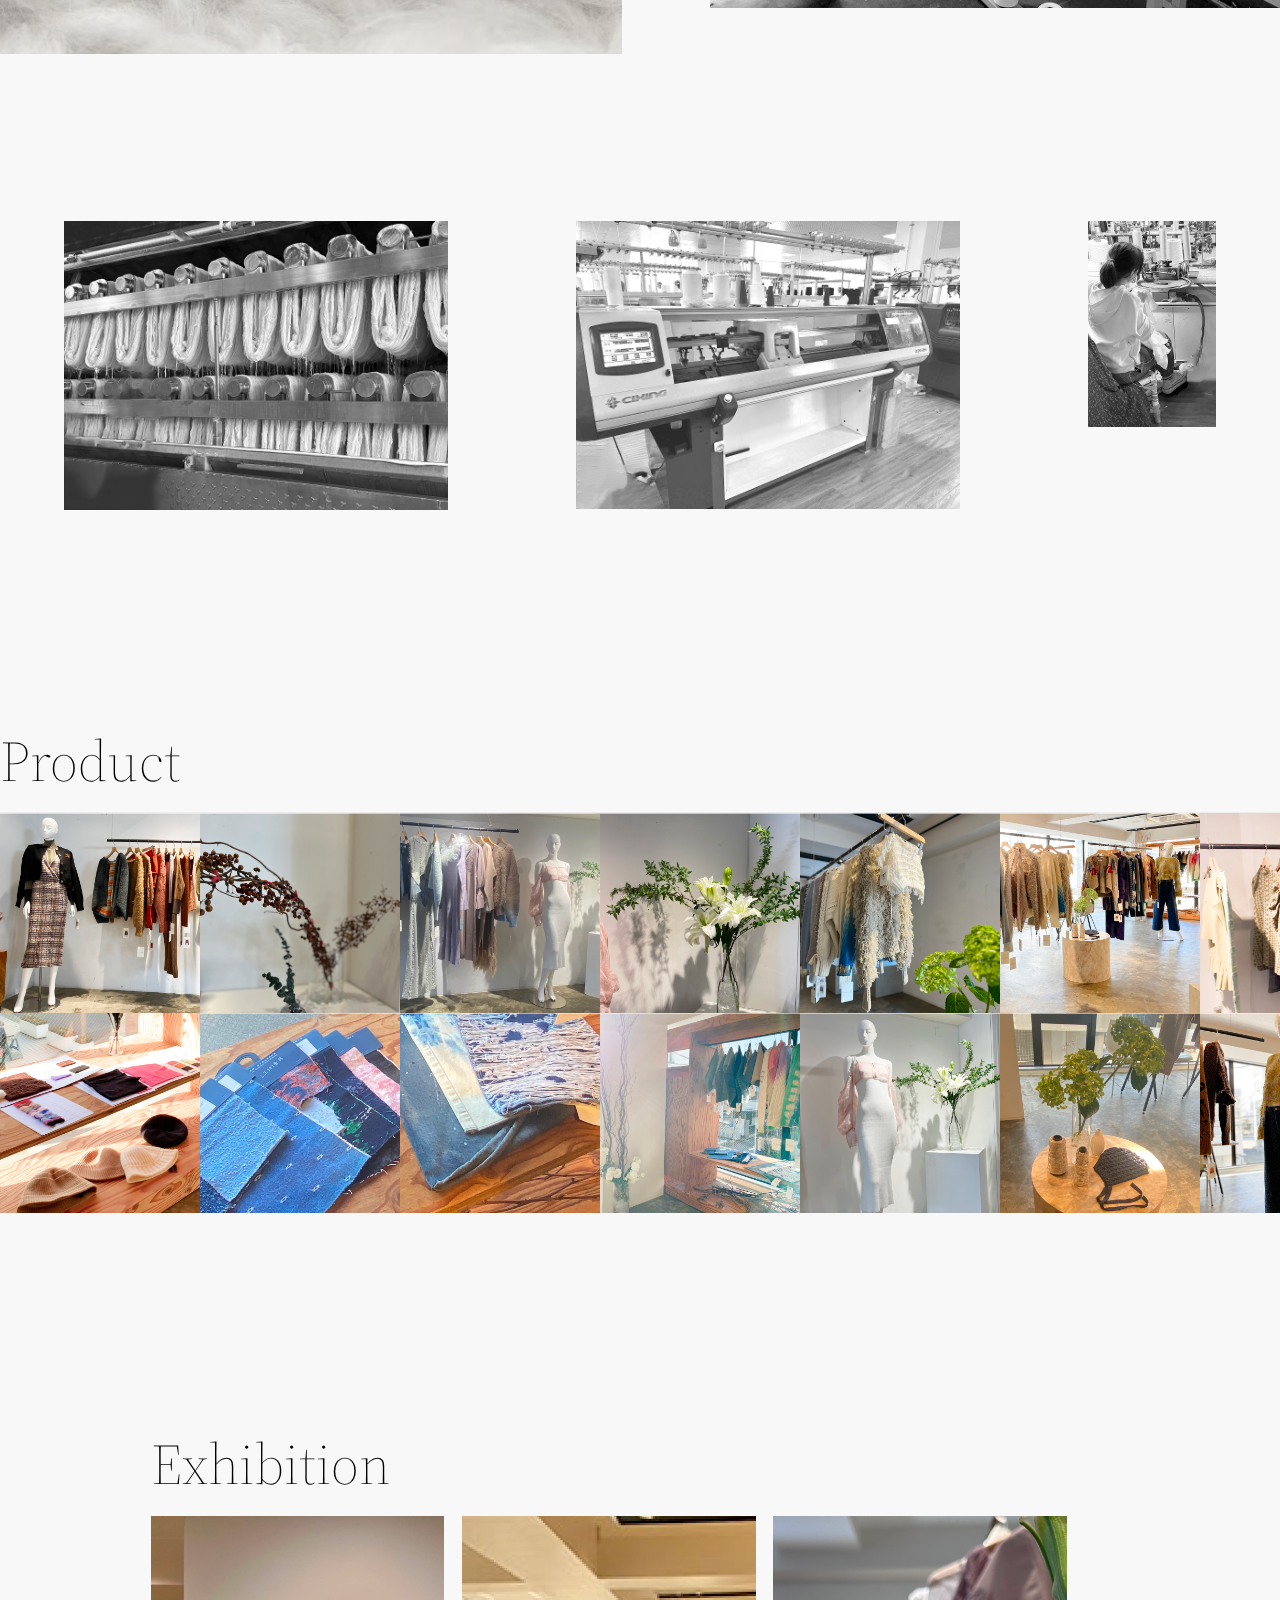
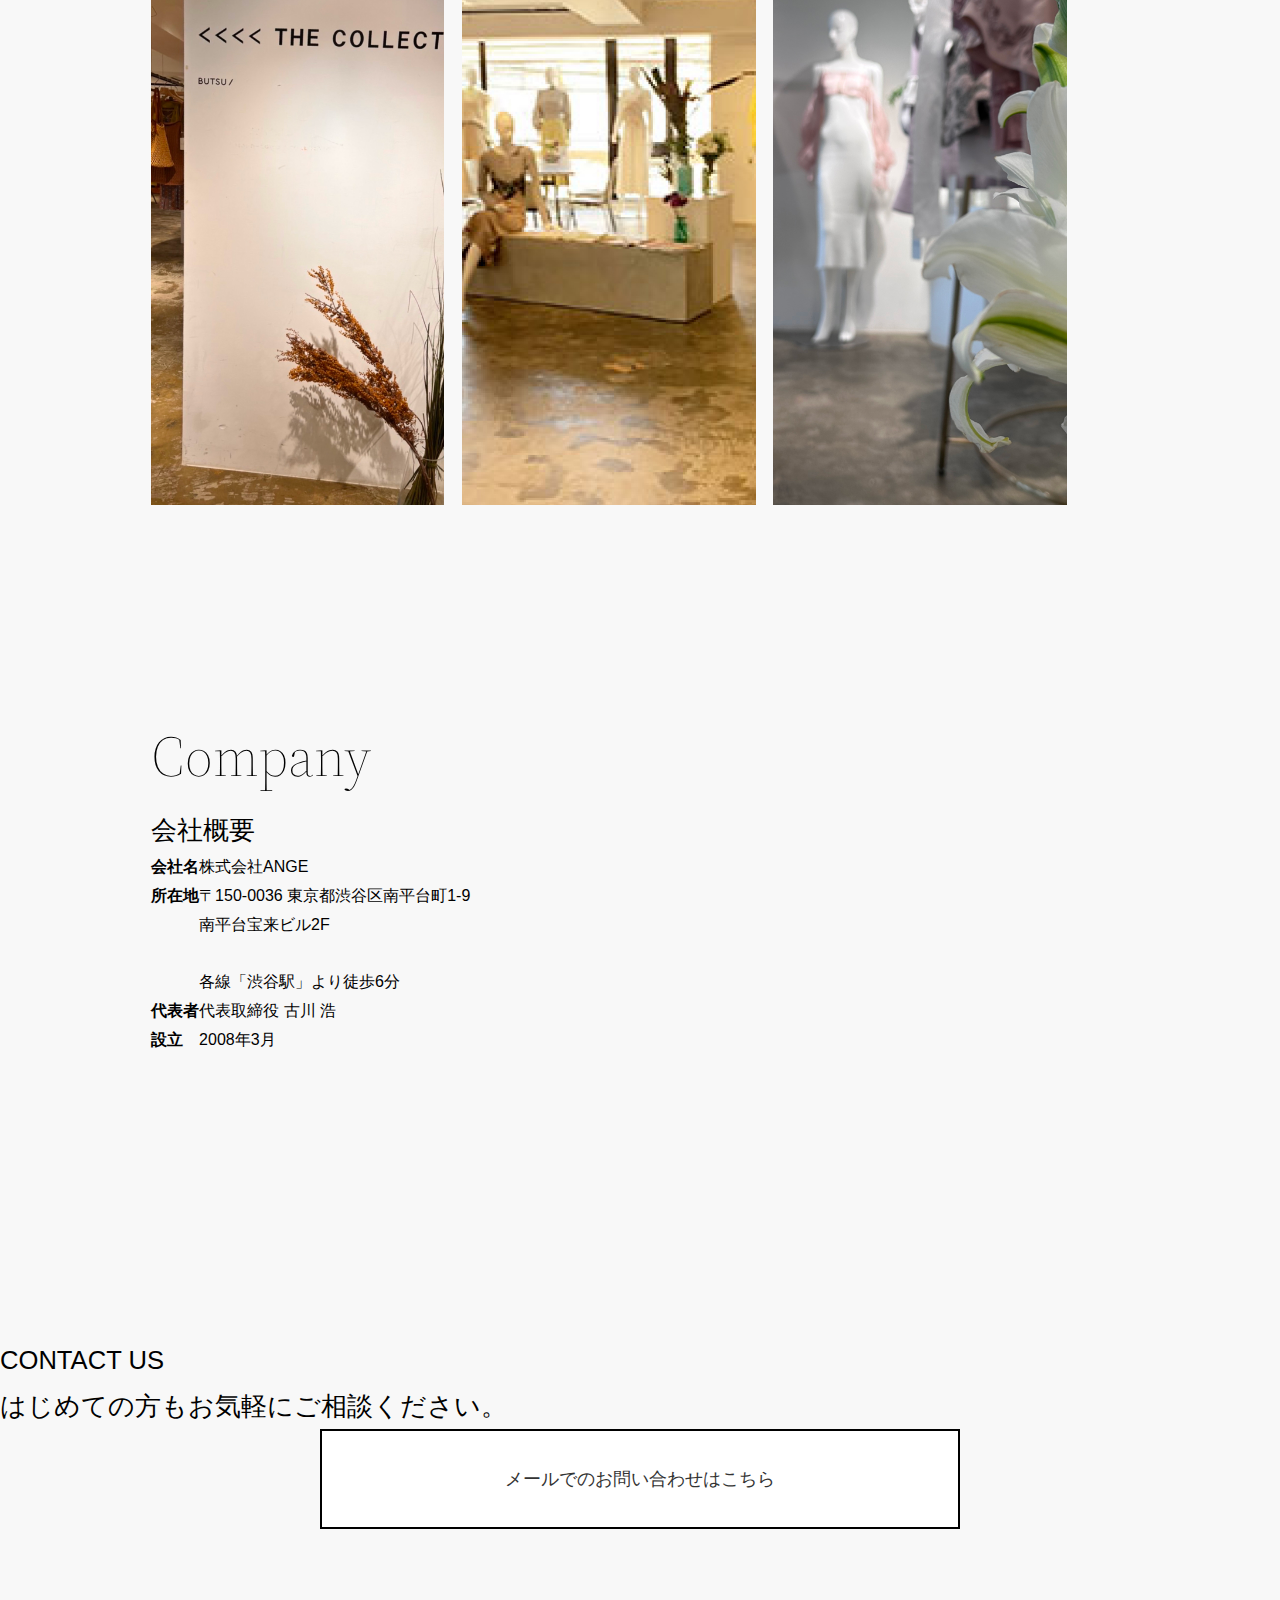
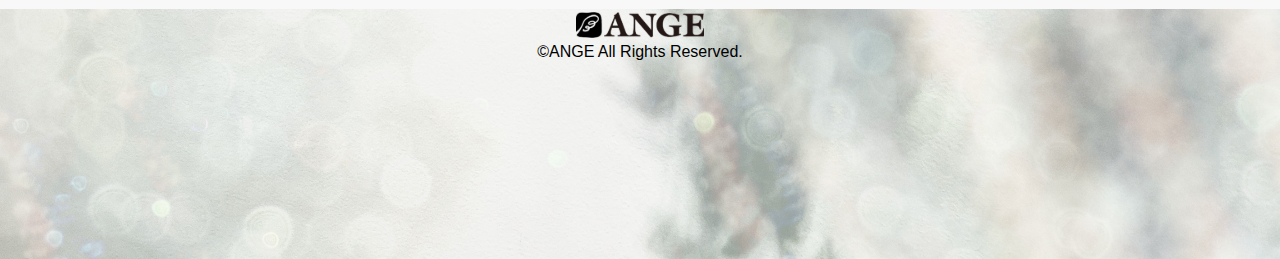
==== commit 72c060c4: "CSSを整理" ====
--- a/index.html
+++ b/index.html
@@ -30,6 +30,10 @@
     <link rel="shortcut icon" href="image/tlogo.png" />
 
     <!-- css -->
+    <link
+      href="https://fonts.googleapis.com/css2?family=Source+Serif+4:ital,opsz,wght@0,8..60,200..900;1,8..60,200..900&display=swap"
+      rel="stylesheet"
+    />
     <link
       rel="stylesheet"
       href="https://cdn.jsdelivr.net/npm/swiper@11/swiper-bundle.min.css"
@@ -168,13 +172,13 @@
         </div>
         <!-- /wrapper -->
       </section>
-      <section id="about" class="section__padding">
+      <section id="about">
         <div class="about__container">
           <div class="about__box-top">
             <div class="about__inner-left">
-              <h2 class="about__title">About</h2>
+              <h2 class="section__title">About</h2>
               <h3 class="about__small-title">ベストワンを紡ぐ</h3>
-              <p>
+              <p class="about-text">
                 私たちの仕事はお客様にベストを紡ぐことです。企画、生産、販売、それぞれの役割は違えど、その想いは同じ。
                 ひとつひとつのプロセスを丁寧に重ね、具現化した最高のデザインが、お客様のベストワンとなる。
                 そんなものづくりがANGEの名刺代わり。幾多の想いやデザインを私たちがベストに紡ぎます。
@@ -200,113 +204,107 @@
         </div>
       </section>
       <section id="product">
-        <h2 class="product__title">Product</h2>
+        <h2 class="section__title">Product</h2>
         <div id="demo09" class="gallery03 l-section">
           <div class="swiper swiper-a">
             <div class="swiper-wrapper">
               <div class="swiper-slide">
                 <div class="slide">
                   <div class="slide-media img-cover">
-                    <img src="image/product1.png" alt="青いリボンコサージュ" />
-                  </div>
-                  <div class="slide-content">
-                    <p class="slide-title">自主製品</p>
-                  </div>
-                </div>
-              </div>
-              <div class="swiper-slide">
-                <div class="slide">
-                  <div class="slide-media img-cover">
-                    <img src="image/product2.png" alt="BAGリボンコサージュ" />
-                  </div>
-                  <div class="slide-content">
-                    <p class="slide-title">自主製品</p>
-                  </div>
-                </div>
-              </div>
-              <div class="swiper-slide">
-                <div class="slide">
-                  <div class="slide-media img-cover">
-                    <img src="image/product3.png" alt="内職作業" />
-                  </div>
-                  <div class="slide-content">
-                    <p class="slide-title">内職作業</p>
-                  </div>
-                </div>
-              </div>
-              <div class="swiper-slide">
-                <div class="slide">
-                  <div class="slide-media img-cover">
-                    <img src="image/product4.png" alt="カラフルなリボン" />
-                  </div>
-                  <div class="slide-content">
-                    <p class="slide-title">自主製品</p>
-                  </div>
-                </div>
-              </div>
-              <div class="swiper-slide">
-                <div class="slide">
-                  <div class="slide-media img-cover">
-                    <img src="image/product5.png" alt="アースカラーのリボン" />
-                  </div>
-                  <div class="slide-content">
-                    <p class="slide-title">自主製品</p>
-                  </div>
-                </div>
-              </div>
-              <div class="swiper-slide">
-                <div class="slide">
-                  <div class="slide-media img-cover">
-                    <img
-                      src="image/product6.png"
-                      alt="傘についたリボンコサージュ"
-                    />
-                  </div>
-                  <div class="slide-content">
-                    <p class="slide-title">自主製品</p>
-                  </div>
-                </div>
-              </div>
-              <div class="swiper-slide">
-                <div class="slide">
-                  <div class="slide-media img-cover">
-                    <img src="image/product7.png" alt="ネイビーのコサージュ" />
-                  </div>
-                  <div class="slide-content">
-                    <p class="slide-title">自主製品</p>
-                  </div>
-                </div>
-              </div>
-              <div class="swiper-slide">
-                <div class="slide">
-                  <div class="slide-media img-cover">
-                    <img src="image/product8.png" alt="コサージュ手作り" />
-                  </div>
-                  <div class="slide-content">
-                    <p class="slide-title">コサージュ手作り</p>
-                  </div>
-                </div>
-              </div>
-              <div class="swiper-slide">
-                <div class="slide">
-                  <div class="slide-media img-cover">
-                    <img
-                      src="image/product9.png"
-                      alt="アロマについたリボンコサージュ"
-                    />
-                  </div>
-                  <div class="slide-content">
-                    <p class="slide-title">自主製品</p>
-                  </div>
-                </div>
-              </div>
-              <div class="swiper-slide">
-                <div class="slide">
-                  <div class="slide-media img-cover">
-                    <img src="image/product10.png" alt="外の作業" />
-                  </div>
-                  <div class="slide-content">
-                    <p class="slide-title">体を動かしたい方には外の作業</p>
+                    <img src="image/product1.png" alt="2025展示会" />
+                  </div>
+                  <div class="slide-content">
+                    <p class="slide-title">Exhibition</p>
+                  </div>
+                </div>
+              </div>
+              <div class="swiper-slide">
+                <div class="slide">
+                  <div class="slide-media img-cover">
+                    <img src="image/product2.png" alt="2025展示会Aグループ" />
+                  </div>
+                  <div class="slide-content">
+                    <p class="slide-title">Exhibition</p>
+                  </div>
+                </div>
+              </div>
+              <div class="swiper-slide">
+                <div class="slide">
+                  <div class="slide-media img-cover">
+                    <img src="image/product3.png" alt="2025展示会お花" />
+                  </div>
+                  <div class="slide-content">
+                    <p class="slide-title">Exhibition</p>
+                  </div>
+                </div>
+              </div>
+              <div class="swiper-slide">
+                <div class="slide">
+                  <div class="slide-media img-cover">
+                    <img src="image/product4.png" alt="2025展示会Bグループ" />
+                  </div>
+                  <div class="slide-content">
+                    <p class="slide-title">Exhibition</p>
+                  </div>
+                </div>
+              </div>
+              <div class="swiper-slide">
+                <div class="slide">
+                  <div class="slide-media img-cover">
+                    <img src="image/product5.png" alt="2025展示会お花" />
+                  </div>
+                  <div class="slide-content">
+                    <p class="slide-title">Exhibition</p>
+                  </div>
+                </div>
+              </div>
+              <div class="swiper-slide">
+                <div class="slide">
+                  <div class="slide-media img-cover">
+                    <img src="image/product6.png" alt="2025展示会Cグループ" />
+                  </div>
+                  <div class="slide-content">
+                    <p class="slide-title">Exhibition</p>
+                  </div>
+                </div>
+              </div>
+              <div class="swiper-slide">
+                <div class="slide">
+                  <div class="slide-media img-cover">
+                    <img src="image/product7.png" alt="2025展示会Cグループ" />
+                  </div>
+                  <div class="slide-content">
+                    <p class="slide-title">Exhibition</p>
+                  </div>
+                </div>
+              </div>
+              <div class="swiper-slide">
+                <div class="slide">
+                  <div class="slide-media img-cover">
+                    <img src="image/product8.png" alt="2024展示会" />
+                  </div>
+                  <div class="slide-content">
+                    <p class="slide-title">Exhibition</p>
+                  </div>
+                </div>
+              </div>
+              <div class="swiper-slide">
+                <div class="slide">
+                  <div class="slide-media img-cover">
+                    <img src="image/product9.png" alt="2024展示会" />
+                  </div>
+                  <div class="slide-content">
+                    <p class="slide-title">Exhibition</p>
+                  </div>
+                </div>
+              </div>
+              <div class="swiper-slide">
+                <div class="slide">
+                  <div class="slide-media img-cover">
+                    <img src="image/product10.png" alt="2025展示会" />
+                  </div>
+                  <div class="slide-content">
+                    <p class="slide-title">Exhibition</p>
                   </div>
                 </div>
               </div>
@@ -319,103 +317,109 @@
               <div class="swiper-slide">
                 <div class="slide">
                   <div class="slide-media img-cover">
-                    <img src="image/product11.png" alt="外の作業" />
-                  </div>
-                  <div class="slide-content">
-                    <p class="slide-title">外の作業</p>
-                  </div>
-                </div>
-              </div>
-              <div class="swiper-slide">
-                <div class="slide">
-                  <div class="slide-media img-cover">
-                    <img src="image/product12.png" alt="お店に並んだリボン" />
-                  </div>
-                  <div class="slide-content">
-                    <p class="slide-title">イベント</p>
-                  </div>
-                </div>
-              </div>
-              <div class="swiper-slide">
-                <div class="slide">
-                  <div class="slide-media img-cover">
-                    <img src="image/product13.png" alt="イエローのリボン" />
-                  </div>
-                  <div class="slide-content">
-                    <p class="slide-title">リボン</p>
-                  </div>
-                </div>
-              </div>
-              <div class="swiper-slide">
-                <div class="slide">
-                  <div class="slide-media img-cover">
-                    <img src="image/product14.png" alt="たくさんのリボン" />
-                  </div>
-                  <div class="slide-content">
-                    <p class="slide-title">自主製品</p>
-                  </div>
-                </div>
-              </div>
-              <div class="swiper-slide">
-                <div class="slide">
-                  <div class="slide-media img-cover">
-                    <img src="image/product15.png" alt="イベントショップ" />
-                  </div>
-                  <div class="slide-content">
-                    <p class="slide-title">イベントショップ</p>
-                  </div>
-                </div>
-              </div>
-              <div class="swiper-slide">
-                <div class="slide">
-                  <div class="slide-media img-cover">
-                    <img src="image/product16.png" alt="手作り" />
-                  </div>
-                  <div class="slide-content">
-                    <p class="slide-title">手作り</p>
-                  </div>
-                </div>
-              </div>
-              <div class="swiper-slide">
-                <div class="slide">
-                  <div class="slide-media img-cover">
                     <img
-                      src="image/product17.png"
-                      alt="リボンコサージュヘアピン"
+                      src="image/product11.png"
+                      alt="2025展示会デニムスワッチ"
                     />
                   </div>
                   <div class="slide-content">
-                    <p class="slide-title">自主製品</p>
-                  </div>
-                </div>
-              </div>
-              <div class="swiper-slide">
-                <div class="slide">
-                  <div class="slide-media img-cover">
-                    <img src="image/product18.png" alt="ポスティング" />
-                  </div>
-                  <div class="slide-content">
-                    <p class="slide-title">ポスティング</p>
-                  </div>
-                </div>
-              </div>
-              <div class="swiper-slide">
-                <div class="slide">
-                  <div class="slide-media img-cover">
-                    <img src="image/product19.png" alt="ラッピングコサージュ" />
-                  </div>
-                  <div class="slide-content">
-                    <p class="slide-title">自主製品</p>
-                  </div>
-                </div>
-              </div>
-              <div class="swiper-slide">
-                <div class="slide">
-                  <div class="slide-media img-cover">
-                    <img src="image/product20.png" alt="イベントショップ" />
-                  </div>
-                  <div class="slide-content">
-                    <p class="slide-title">イベントショップ</p>
+                    <p class="slide-title">Exhibition</p>
+                  </div>
+                </div>
+              </div>
+              <div class="swiper-slide">
+                <div class="slide">
+                  <div class="slide-media img-cover">
+                    <img
+                      src="image/product12.png"
+                      alt="2025展示会デニムスワッチ"
+                    />
+                  </div>
+                  <div class="slide-content">
+                    <p class="slide-title">Exhibition</p>
+                  </div>
+                </div>
+              </div>
+              <div class="swiper-slide">
+                <div class="slide">
+                  <div class="slide-media img-cover">
+                    <img
+                      src="image/product13.png"
+                      alt="2025展示会プリントニット"
+                    />
+                  </div>
+                  <div class="slide-content">
+                    <p class="slide-title">Exhibition</p>
+                  </div>
+                </div>
+              </div>
+              <div class="swiper-slide">
+                <div class="slide">
+                  <div class="slide-media img-cover">
+                    <img src="image/product14.png" alt="2025展示会Bのボディ" />
+                  </div>
+                  <div class="slide-content">
+                    <p class="slide-title">Exhibition</p>
+                  </div>
+                </div>
+              </div>
+              <div class="swiper-slide">
+                <div class="slide">
+                  <div class="slide-media img-cover">
+                    <img src="image/product15.png" alt="2025展示会お花" />
+                  </div>
+                  <div class="slide-content">
+                    <p class="slide-title">Exhibition</p>
+                  </div>
+                </div>
+              </div>
+              <div class="swiper-slide">
+                <div class="slide">
+                  <div class="slide-media img-cover">
+                    <img src="image/product16.png" alt="2025展示会Cのボディ" />
+                  </div>
+                  <div class="slide-content">
+                    <p class="slide-title">Exhibition</p>
+                  </div>
+                </div>
+              </div>
+              <div class="swiper-slide">
+                <div class="slide">
+                  <div class="slide-media img-cover">
+                    <img src="image/product17.png" alt="2025展示会Aグループ" />
+                  </div>
+                  <div class="slide-content">
+                    <p class="slide-title">Exhibition</p>
+                  </div>
+                </div>
+              </div>
+              <div class="swiper-slide">
+                <div class="slide">
+                  <div class="slide-media img-cover">
+                    <img src="image/product18.png" alt="2025展示会" />
+                  </div>
+                  <div class="slide-content">
+                    <p class="slide-title">Exhibition</p>
+                  </div>
+                </div>
+              </div>
+              <div class="swiper-slide">
+                <div class="slide">
+                  <div class="slide-media img-cover">
+                    <img src="image/product19.png" alt="2023展示会" />
+                  </div>
+                  <div class="slide-content">
+                    <p class="slide-title">Exhibition</p>
+                  </div>
+                </div>
+              </div>
+              <div class="swiper-slide">
+                <div class="slide">
+                  <div class="slide-media img-cover">
+                    <img src="image/product20.png" alt="2024展示会小物" />
+                  </div>
+                  <div class="slide-content">
+                    <p class="slide-title">Exhibition</p>
                   </div>
                 </div>
               </div>
@@ -426,7 +430,7 @@
         </div>
       </section>
       <section id="exhibition" class="section__padding">
-        <h2 class="exhibition__title">Exhibition</h2>
+        <h2 class="section__title">Exhibition</h2>
         <div class="exhibition__container">
           <img src="image/exhibition2023.jpg" alt="" />
           <img src="image/exhibition2024.jpg" alt="" />
@@ -434,7 +438,7 @@
         </div>
       </section>
       <section id="company" class="section__padding">
-        <h2 class="exhibition__title">Company</h2>
+        <h2 class="section__title">Company</h2>
         <div class="company-container">
           <div class="company__profile">
             <h3>会社概要</h3>
@@ -481,8 +485,12 @@
         >
       </section>
       <footer>
-        <div id="footer-logo">
-          <img class="logo__white" src="image/ANGElogo.svg" alt="TOTTOロゴ" />
+        <div id="footer__logo">
+          <img
+            class="footer__logo-img"
+            src="image/ANGElogo.svg"
+            alt="TOTTOロゴ"
+          />
         </div>
         <div class="copyright">
           <span> &copy;ANGE All Rights Reserved.</span>
--- a/css/style.css
+++ b/css/style.css
@@ -424,6 +424,12 @@
   }
 }
 
+.section__title {
+  font-family: "Source Serif 4", serif;
+  font-size: 4.4444444444vw;
+  font-weight: 200;
+}
+
 header {
   position: fixed; /* 固定配置 */
   top: 0; /* ページ上部に固定 */
@@ -462,6 +468,418 @@
 
 .nav__list__item-link:hover {
   color: #ffffff; /* ホバー時にカラー変更 */
+}
+
+:root {
+  --easing: cubic-bezier(0.2, 1, 0.2, 1);
+  --transition: 0.8s var(--easing);
+  --color-base: #f8f8f8;
+  --color-gray: #ddd;
+  --box-shadow: 0.8rem 0.8rem 1.2rem rgba(0, 0, 0, 0.05),
+    -0.8rem -0.8rem 1.2rem #fff;
+  --box-shadow-hover: 1rem 1rem 1.5rem rgba(0, 0, 0, 0.08),
+    -1rem -1rem 1.5rem #fff;
+  --box-shadow-inset: inset 0.8rem 0.8rem 1.2rem rgba(0, 0, 0, 0.05),
+    inset -0.8rem -0.8rem 1.2rem #fff;
+  --box-shadow-dark: 0.8rem 0.8rem 1.2rem rgba(0, 0, 0, 0.1),
+    -0.8rem -0.8rem 1.2rem rgba(#fff, 0.2);
+}
+
+html {
+  word-break: break-word;
+  background-color: var(--color-base);
+  -webkit-appearance: none;
+  -webkit-tap-highlight-color: transparent;
+}
+
+*,
+*::before,
+*::after {
+  box-sizing: border-box;
+}
+
+::-moz-selection {
+  color: #fff;
+  background: var(--color-theme);
+}
+
+::selection {
+  color: #fff;
+  background: var(--color-theme);
+}
+
+img {
+  border: 0;
+  margin: 0;
+}
+
+figure {
+  margin: 0;
+}
+
+p {
+  margin: 0;
+  padding: 0;
+}
+
+a {
+  text-decoration: none;
+  color: #333;
+}
+
+ul,
+ol {
+  margin: 0;
+  padding: 0;
+  list-style: none;
+}
+
+h1,
+h2,
+h3,
+h4,
+h5,
+h6 {
+  font-size: 1.6rem;
+  margin: 0;
+  padding: 0;
+}
+
+main {
+  display: block;
+}
+
+.l-inner {
+  position: relative;
+  box-sizing: content-box;
+  max-width: 1200px;
+  margin: 0 auto;
+  padding: 0 10rem;
+}
+
+.l-section {
+  border-top: 1px solid #eee;
+}
+
+.l-section .l-inner {
+  padding-top: 8rem;
+  padding-bottom: 8rem;
+}
+
+[class*=swiper]:focus {
+  outline: none;
+}
+
+.slide-media,
+.thumb-media {
+  position: relative;
+  overflow: hidden;
+}
+
+.slide-media img,
+.thumb-media img {
+  position: absolute;
+  top: 0;
+  left: 0;
+  width: 100%;
+  height: 100%;
+  -o-object-fit: cover;
+  object-fit: cover;
+}
+
+.swiper-button-prev,
+.swiper-button-next {
+  display: grid;
+  place-content: center;
+  width: 6.4rem;
+  height: 6.4rem;
+  cursor: pointer;
+  transition: var(--transition);
+}
+
+.swiper-button-prev::before,
+.swiper-button-next::before {
+  position: absolute;
+  top: 0;
+  right: 0;
+  bottom: 0;
+  left: 0;
+  content: "";
+  border-radius: 50%;
+  box-shadow: var(--box-shadow);
+}
+
+.swiper-button-prev::after,
+.swiper-button-next::after {
+  width: 1.2rem;
+  height: 1.2rem;
+  content: "";
+  border: solid var(--color-gray);
+  border-width: 3px 3px 0 0;
+}
+
+.swiper-button-prev::after {
+  margin-left: 0.4rem;
+  transform: rotate(-135deg);
+}
+
+.swiper-button-next::after {
+  margin-right: 0.4rem;
+  transform: rotate(45deg);
+}
+
+.swiper-button-disabled {
+  pointer-events: none;
+  opacity: 0;
+}
+
+.mv02 {
+  margin-bottom: 16rem;
+}
+
+.mv02 .l-inner {
+  padding-bottom: 0;
+}
+
+.mv02 .swiper-pagination {
+  position: absolute;
+  z-index: 1;
+  top: 0;
+  bottom: 0;
+  left: 0;
+  height: -moz-max-content;
+  height: max-content;
+  margin: auto;
+}
+
+.mv02 .swiper-pagination-bullet {
+  display: block;
+  width: 1.6rem;
+  height: 2px;
+  cursor: pointer;
+  transition: var(--transition);
+  background-color: #fff;
+}
+
+.mv02 .swiper-pagination-bullet:not(:first-child) {
+  margin-top: 1.6rem;
+}
+
+.mv02 .swiper-pagination-bullet-active {
+  width: 4rem;
+  background-color: var(--color-theme);
+}
+
+.mv02 .swiper-fade .swiper-slide {
+  transition-property: opacity, transform !important;
+  pointer-events: none;
+}
+
+.mv02 .swiper-fade .swiper-slide-active {
+  pointer-events: auto;
+}
+
+.mv02 .slide {
+  display: grid;
+  place-content: center;
+  height: 800px;
+  padding: 0 8rem;
+  text-align: center;
+}
+
+.mv02 .slide-media {
+  position: absolute;
+  z-index: -1;
+  top: 0;
+  left: 0;
+  width: 100%;
+  height: 100%;
+}
+
+.mv02 .slide-media img {
+  transition: 7s 1s linear;
+  transform: translateX(-1.5%) scale(1.1);
+}
+
+.mv02 .slide-title,
+.mv02 .slide-text,
+.mv02 .slide-link {
+  animation: 2s var(--easing) both;
+  opacity: 0;
+}
+
+.mv02 .slide-title {
+  font-size: 6rem;
+  line-height: 1.1;
+  color: var(--color-theme);
+}
+
+.mv02 .slide-text {
+  font-size: 1.8rem;
+  margin: 4rem 0;
+  animation-delay: 0.2s;
+  color: #fff;
+}
+
+.mv02 .slide-link {
+  animation-delay: 0.4s;
+}
+
+.mv02 .slide-button {
+  font-size: 1.2rem;
+  font-weight: bold;
+  display: inline-block;
+  color: var(--color-theme);
+}
+
+.mv02 .slide-button::before {
+  display: inline-block;
+  width: 6rem;
+  height: 1px;
+  margin: -2px 1.6rem 0 0;
+  content: "";
+  vertical-align: middle;
+  background-color: currentColor;
+}
+
+.mv02 .swiper-slide[class*=-active] .slide-media img {
+  transition-delay: 0s;
+  transform: translateX(1.5%) scale(1.05);
+}
+
+.mv02 .swiper-slide.anm-started .slide-title,
+.mv02 .swiper-slide.anm-started .slide-text,
+.mv02 .swiper-slide.anm-started .slide-link {
+  animation-name: mv02-fadeIn;
+}
+
+.mv02 .swiper-slide.anm-finished .slide-title,
+.mv02 .swiper-slide.anm-finished .slide-text,
+.mv02 .swiper-slide.anm-finished .slide-link {
+  animation-name: mv02-fadeOut;
+}
+@keyframes mv02-fadeIn {
+  0% {
+    transform: translateY(6rem);
+    opacity: 0;
+  }
+  100% {
+    transform: translateY(0);
+    opacity: 1;
+  }
+}
+@keyframes mv02-fadeOut {
+  0% {
+    transform: translateY(0);
+    opacity: 1;
+  }
+  100% {
+    transform: translateY(-6rem);
+    opacity: 0;
+  }
+}
+@media only screen and (max-width: 1024px) {
+  html {
+    -webkit-text-size-adjust: 100%;
+  }
+  .l-inner {
+    padding: 0 4rem;
+  }
+  .pc {
+    display: none !important;
+  }
+  .mv02 {
+    margin-bottom: 8rem;
+  }
+  .mv02 .slide {
+    height: max(70vh, 70vw);
+  }
+  .mv02 .slide-title {
+    font-size: 4rem;
+  }
+  .mv02 .slide-text {
+    font-size: 1.6rem;
+    margin: 3.2rem 0;
+  }
+}
+@media only screen and (max-width: 599px) {
+  html {
+    font-size: 50%;
+  }
+  .pc-tab {
+    display: none !important;
+  }
+}
+@media only screen and (min-width: 1025px) {
+  .tab-sp {
+    display: none !important;
+  }
+  .swiper-button-prev::before,
+  .swiper-button-next::before {
+    transition: var(--transition);
+  }
+  .swiper-button-prev:hover::before,
+  .swiper-button-next:hover::before {
+    transform: scale(1.2);
+  }
+}
+@media only screen and (min-width: 600px) {
+  .sp {
+    display: none !important;
+  }
+}
+.about__box-top {
+  width: 100%;
+  display: flex;
+  justify-content: space-between;
+  align-items: center;
+  gap: 6.9444444444vw;
+}
+
+.about__inner-left {
+  width: 54.1666666667vw;
+  height: 75.0617283951vh;
+  background-image: url("../image/about_knit.png");
+  background-repeat: no-repeat;
+  background-position: center;
+  background-size: contain; /* 画像を要素内に収める */
+  /* 文字を中央揃え */
+  display: flex;
+  flex-direction: column; /* 縦方向に並べる */
+  justify-content: center; /* 縦方向の中央揃え */
+  align-items: center; /* 横方向の中央揃え */
+  padding: 20px; /* 余白（必要に応じて調整） */
+}
+
+.about-text {
+  width: 29.5833333333vw;
+  height: 28.8888888889vh;
+  text-align: left;
+  margin-top: 2.4691358025vh;
+}
+
+.about__inner--right {
+  width: 50%;
+}
+
+.about__box-end {
+  width: 100%;
+  display: flex;
+  justify-content: space-around;
+  align-items: flex-start;
+  margin-top: 9.8765432099vh;
+}
+
+.about__box-end img {
+  width: 30%;
+}
+
+.about__box-end > .linking-img {
+  width: 10%;
+}
+
+#product {
+  padding-top: 22.2222222222vh;
 }
 
 :root {
@@ -482,8 +900,9 @@
 }
 
 html {
-  font-family: "Spartan", "游ゴシック体", YuGothic, "游ゴシック", "Yu Gothic", "メイリオ", Meiryo, sans-serif;
+  height: 100%;
   word-break: break-word;
+  color: #333;
   background-color: var(--color-base);
   -webkit-appearance: none;
   -webkit-tap-highlight-color: transparent;
@@ -503,43 +922,6 @@
 ::selection {
   color: #fff;
   background: var(--color-theme);
-}
-
-img {
-  border: 0;
-  margin: 0;
-}
-
-figure {
-  margin: 0;
-}
-
-p {
-  margin: 0;
-  padding: 0;
-}
-
-a {
-  text-decoration: none;
-  color: #333;
-}
-
-ul,
-ol {
-  margin: 0;
-  padding: 0;
-  list-style: none;
-}
-
-h1,
-h2,
-h3,
-h4,
-h5,
-h6 {
-  font-size: 1.6rem;
-  margin: 0;
-  padding: 0;
 }
 
 main {
@@ -630,374 +1012,6 @@
   opacity: 0;
 }
 
-.mv02 {
-  margin-bottom: 16rem;
-}
-
-.mv02 .l-inner {
-  padding-bottom: 0;
-}
-
-.mv02 .swiper-pagination {
-  position: absolute;
-  z-index: 1;
-  top: 0;
-  bottom: 0;
-  left: 0;
-  height: -moz-max-content;
-  height: max-content;
-  margin: auto;
-}
-
-.mv02 .swiper-pagination-bullet {
-  display: block;
-  width: 1.6rem;
-  height: 2px;
-  cursor: pointer;
-  transition: var(--transition);
-  background-color: #fff;
-}
-
-.mv02 .swiper-pagination-bullet:not(:first-child) {
-  margin-top: 1.6rem;
-}
-
-.mv02 .swiper-pagination-bullet-active {
-  width: 4rem;
-  background-color: var(--color-theme);
-}
-
-.mv02 .swiper-fade .swiper-slide {
-  transition-property: opacity, transform !important;
-  pointer-events: none;
-}
-
-.mv02 .swiper-fade .swiper-slide-active {
-  pointer-events: auto;
-}
-
-.mv02 .slide {
-  display: grid;
-  place-content: center;
-  height: 800px;
-  padding: 0 8rem;
-  text-align: center;
-}
-
-.mv02 .slide-media {
-  position: absolute;
-  z-index: -1;
-  top: 0;
-  left: 0;
-  width: 100%;
-  height: 100%;
-}
-
-.mv02 .slide-media img {
-  transition: 7s 1s linear;
-  transform: translateX(-1.5%) scale(1.1);
-}
-
-.mv02 .slide-title,
-.mv02 .slide-text,
-.mv02 .slide-link {
-  animation: 2s var(--easing) both;
-  opacity: 0;
-}
-
-.mv02 .slide-title {
-  font-size: 6rem;
-  line-height: 1.1;
-  color: var(--color-theme);
-}
-
-.mv02 .slide-text {
-  font-size: 1.8rem;
-  margin: 4rem 0;
-  animation-delay: 0.2s;
-  color: #fff;
-}
-
-.mv02 .slide-link {
-  animation-delay: 0.4s;
-}
-
-.mv02 .slide-button {
-  font-size: 1.2rem;
-  font-weight: bold;
-  display: inline-block;
-  color: var(--color-theme);
-}
-
-.mv02 .slide-button::before {
-  display: inline-block;
-  width: 6rem;
-  height: 1px;
-  margin: -2px 1.6rem 0 0;
-  content: "";
-  vertical-align: middle;
-  background-color: currentColor;
-}
-
-.mv02 .swiper-slide[class*=-active] .slide-media img {
-  transition-delay: 0s;
-  transform: translateX(1.5%) scale(1.05);
-}
-
-.mv02 .swiper-slide.anm-started .slide-title,
-.mv02 .swiper-slide.anm-started .slide-text,
-.mv02 .swiper-slide.anm-started .slide-link {
-  animation-name: mv02-fadeIn;
-}
-
-.mv02 .swiper-slide.anm-finished .slide-title,
-.mv02 .swiper-slide.anm-finished .slide-text,
-.mv02 .swiper-slide.anm-finished .slide-link {
-  animation-name: mv02-fadeOut;
-}
-@keyframes mv02-fadeIn {
-  0% {
-    transform: translateY(6rem);
-    opacity: 0;
-  }
-  100% {
-    transform: translateY(0);
-    opacity: 1;
-  }
-}
-@keyframes mv02-fadeOut {
-  0% {
-    transform: translateY(0);
-    opacity: 1;
-  }
-  100% {
-    transform: translateY(-6rem);
-    opacity: 0;
-  }
-}
-@media only screen and (max-width: 1024px) {
-  html {
-    -webkit-text-size-adjust: 100%;
-  }
-  .l-inner {
-    padding: 0 4rem;
-  }
-  .pc {
-    display: none !important;
-  }
-  .mv02 {
-    margin-bottom: 8rem;
-  }
-  .mv02 .slide {
-    height: max(70vh, 70vw);
-  }
-  .mv02 .slide-title {
-    font-size: 4rem;
-  }
-  .mv02 .slide-text {
-    font-size: 1.6rem;
-    margin: 3.2rem 0;
-  }
-}
-@media only screen and (max-width: 599px) {
-  html {
-    font-size: 50%;
-  }
-  .pc-tab {
-    display: none !important;
-  }
-}
-@media only screen and (min-width: 1025px) {
-  .tab-sp {
-    display: none !important;
-  }
-  .swiper-button-prev::before,
-  .swiper-button-next::before {
-    transition: var(--transition);
-  }
-  .swiper-button-prev:hover::before,
-  .swiper-button-next:hover::before {
-    transform: scale(1.2);
-  }
-}
-@media only screen and (min-width: 600px) {
-  .sp {
-    display: none !important;
-  }
-}
-.about__box-top {
-  width: 100%;
-  display: flex;
-  justify-content: space-between;
-  align-items: center;
-  gap: 6.9444444444vw;
-}
-
-.about__inner-left {
-  width: 54.1666666667vw;
-  height: 75.0617283951vh;
-  background-image: url("../image/about_knit.png");
-  background-repeat: no-repeat;
-  background-position: center;
-  background-size: contain; /* 画像を要素内に収める */
-  text-align: center;
-  /* 文字を中央揃え */
-  display: flex;
-  flex-direction: column; /* 縦方向に並べる */
-  justify-content: center; /* 縦方向の中央揃え */
-  align-items: center; /* 横方向の中央揃え */
-  padding: 20px; /* 余白（必要に応じて調整） */
-}
-
-.about__inner--right {
-  width: 50%;
-}
-
-.about__box-end {
-  width: 100%;
-  display: flex;
-  justify-content: space-between;
-  align-items: flex-start;
-}
-
-.about__box-end img {
-  width: 30%;
-}
-
-.about__box-end > .linking-img {
-  width: 20%;
-}
-
-:root {
-  --easing: cubic-bezier(0.2, 1, 0.2, 1);
-  --transition: 0.8s var(--easing);
-  --color-base: #f8f8f8;
-  --color-gray: #ddd;
-  --color-theme: #f5695f;
-  --color-theme-darken: #f12617;
-  --box-shadow: 0.8rem 0.8rem 1.2rem rgba(0, 0, 0, 0.05),
-    -0.8rem -0.8rem 1.2rem #fff;
-  --box-shadow-hover: 1rem 1rem 1.5rem rgba(0, 0, 0, 0.08),
-    -1rem -1rem 1.5rem #fff;
-  --box-shadow-inset: inset 0.8rem 0.8rem 1.2rem rgba(0, 0, 0, 0.05),
-    inset -0.8rem -0.8rem 1.2rem #fff;
-  --box-shadow-dark: 0.8rem 0.8rem 1.2rem rgba(0, 0, 0, 0.1),
-    -0.8rem -0.8rem 1.2rem rgba(#fff, 0.2);
-}
-
-html {
-  height: 100%;
-  word-break: break-word;
-  color: #333;
-  background-color: var(--color-base);
-  -webkit-appearance: none;
-  -webkit-tap-highlight-color: transparent;
-}
-
-*,
-*::before,
-*::after {
-  box-sizing: border-box;
-}
-
-::-moz-selection {
-  color: #fff;
-  background: var(--color-theme);
-}
-
-::selection {
-  color: #fff;
-  background: var(--color-theme);
-}
-
-main {
-  display: block;
-}
-
-.l-inner {
-  position: relative;
-  box-sizing: content-box;
-  max-width: 1200px;
-  margin: 0 auto;
-  padding: 0 10rem;
-}
-
-.l-section {
-  border-top: 1px solid #eee;
-}
-
-.l-section .l-inner {
-  padding-top: 8rem;
-  padding-bottom: 8rem;
-}
-
-[class*=swiper]:focus {
-  outline: none;
-}
-
-.slide-media,
-.thumb-media {
-  position: relative;
-  overflow: hidden;
-}
-
-.slide-media img,
-.thumb-media img {
-  position: absolute;
-  top: 0;
-  left: 0;
-  width: 100%;
-  height: 100%;
-  -o-object-fit: cover;
-  object-fit: cover;
-}
-
-.swiper-button-prev,
-.swiper-button-next {
-  display: grid;
-  place-content: center;
-  width: 6.4rem;
-  height: 6.4rem;
-  cursor: pointer;
-  transition: var(--transition);
-}
-
-.swiper-button-prev::before,
-.swiper-button-next::before {
-  position: absolute;
-  top: 0;
-  right: 0;
-  bottom: 0;
-  left: 0;
-  content: "";
-  border-radius: 50%;
-  box-shadow: var(--box-shadow);
-}
-
-.swiper-button-prev::after,
-.swiper-button-next::after {
-  width: 1.2rem;
-  height: 1.2rem;
-  content: "";
-  border: solid var(--color-gray);
-  border-width: 3px 3px 0 0;
-}
-
-.swiper-button-prev::after {
-  margin-left: 0.4rem;
-  transform: rotate(-135deg);
-}
-
-.swiper-button-next::after {
-  margin-right: 0.4rem;
-  transform: rotate(45deg);
-}
-
-.swiper-button-disabled {
-  pointer-events: none;
-  opacity: 0;
-}
-
 .slide-title {
   color: #ffffff;
 }
@@ -1105,4 +1119,81 @@
 
 .exhibition__container img {
   width: 30%;
+}
+
+/* ----------------------
+COMPANY
+---------------------- */
+.company-container {
+  display: flex;
+  justify-content: space-between;
+}
+
+/* ----------------------
+お問い合わせ　トップ
+---------------------- */
+#contact {
+  margin: 80px auto;
+}
+
+.contact-btn {
+  width: 50%;
+  height: 100px;
+  margin: 0 auto;
+  display: flex;
+  flex-direction: column;
+  justify-content: center;
+  text-align: center;
+  border: 2px solid #000;
+  border-radius: 0;
+  background: #fff;
+  font-size: 18px;
+}
+
+.contact-btn:hover {
+  color: #fff;
+  background: #000;
+}
+
+.index-h2-contact {
+  font-size: 36px;
+  margin-top: 150px;
+  /* 左右いっぱいに伸びた横線 */
+  align-items: center; /* 横線を上下中央 */
+  display: flex; /* 文字と横線を横並び */
+}
+
+.index-h2-contact::before,
+.index-h2-contact::after {
+  background-color: #1c1c1d; /* 横線の色 */
+  border-radius: 1px; /* 横線の両端を丸く */
+  content: "";
+  flex-grow: 1; /* 横幅いっぱい */
+  height: 1px; /* 横線の高さ */
+}
+
+.index-h2-contact::before {
+  margin-right: 15px; /* 文字との余白 */
+}
+
+.index-h2-contact::after {
+  margin-left: 15px; /* 文字との余白 */
+}
+
+.index-h3-contact {
+  text-align: center;
+}
+
+footer {
+  width: 100%;
+  height: 27.7777777778vh;
+  background-image: url("../image/footer_img.png");
+  background-repeat: no-repeat;
+  background-position: center;
+  background-size: cover; /* 画像を要素内に収める */
+  text-align: center;
+}
+
+.footer__logo-img {
+  width: 10%;
 }/*# sourceMappingURL=style.css.map */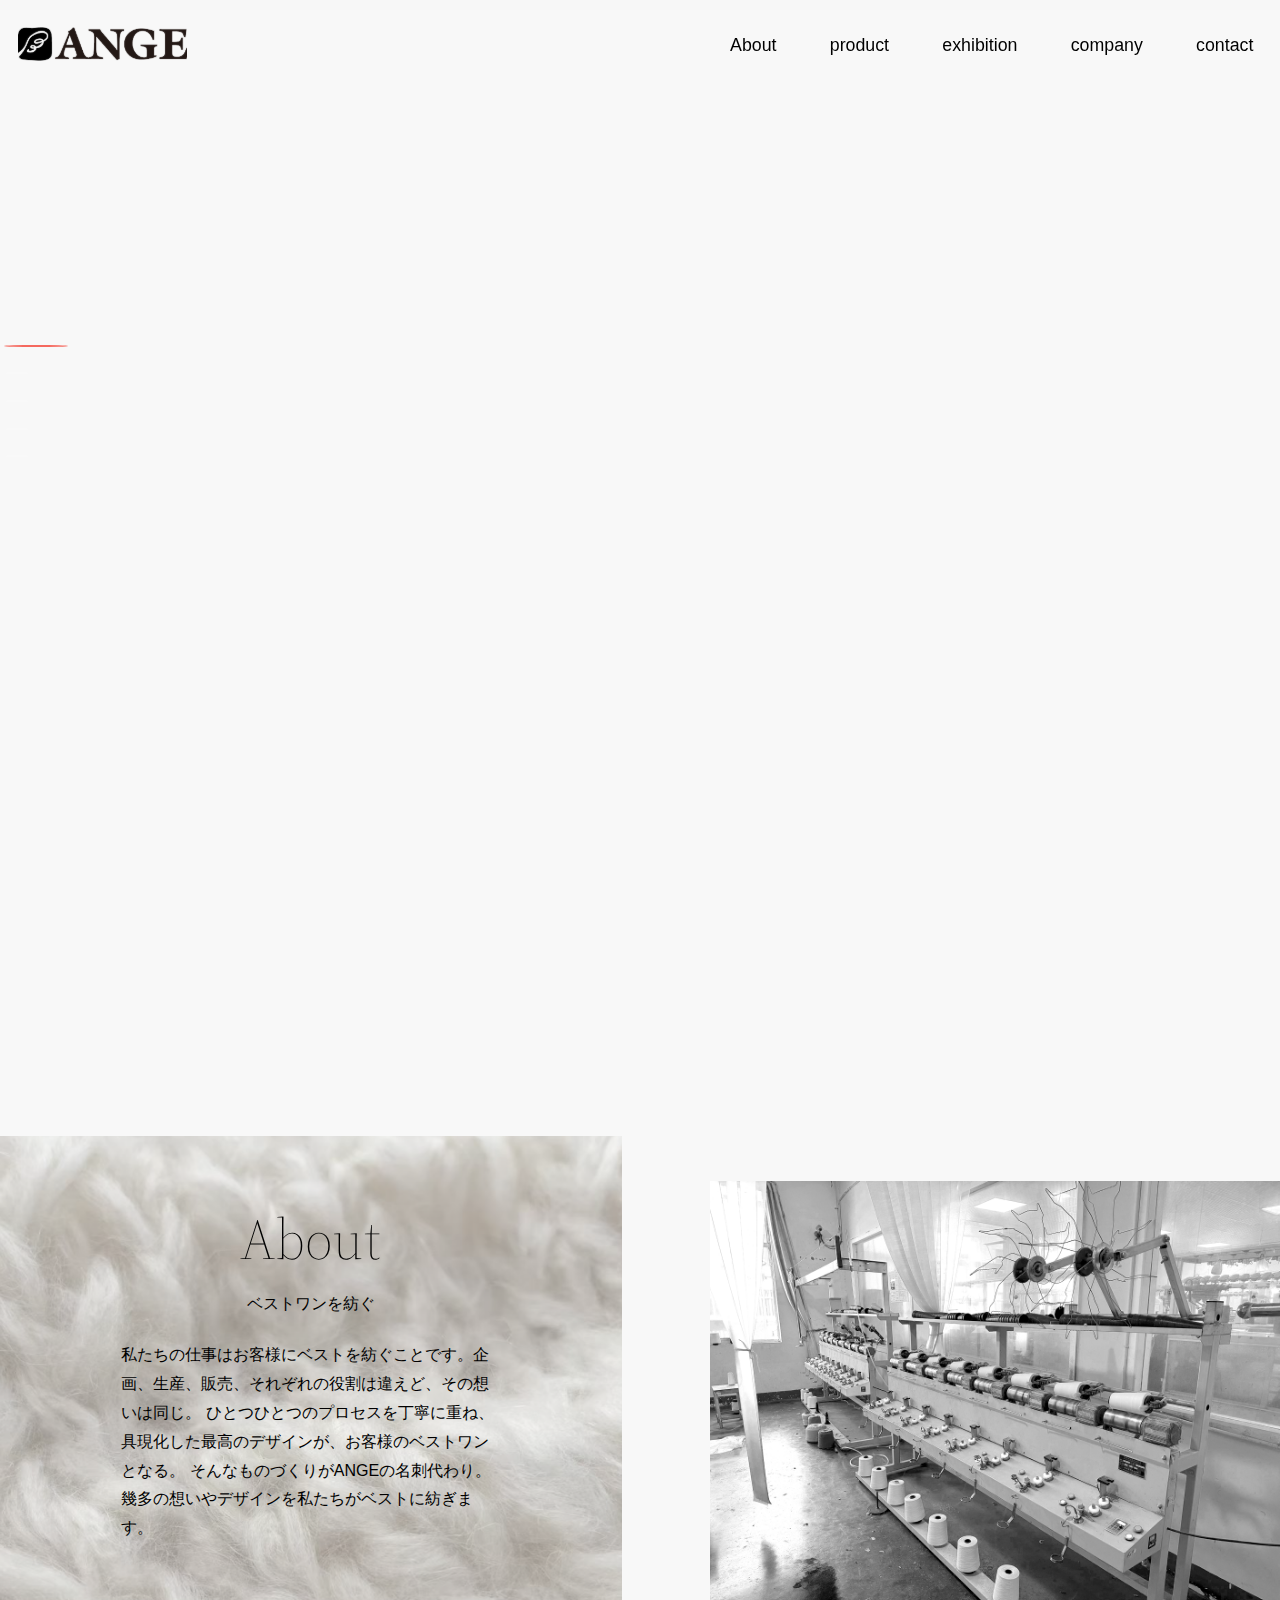
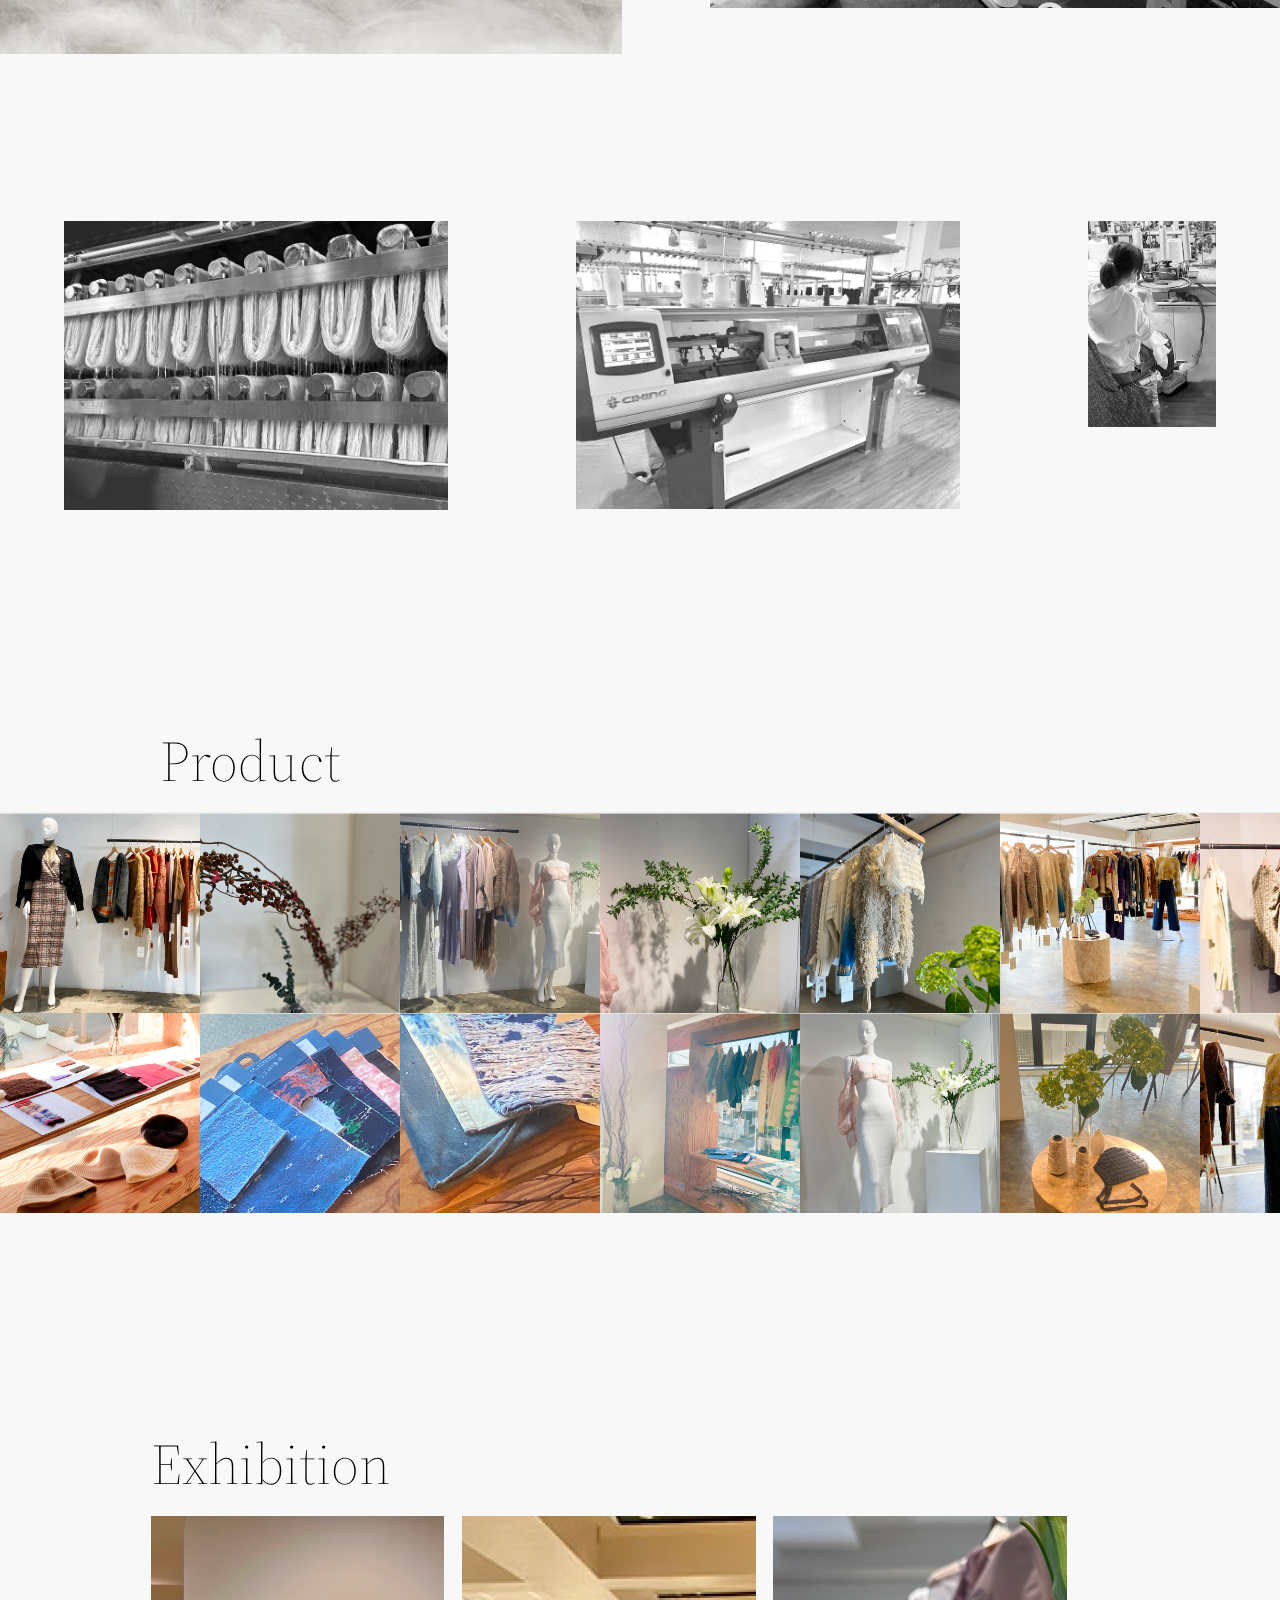
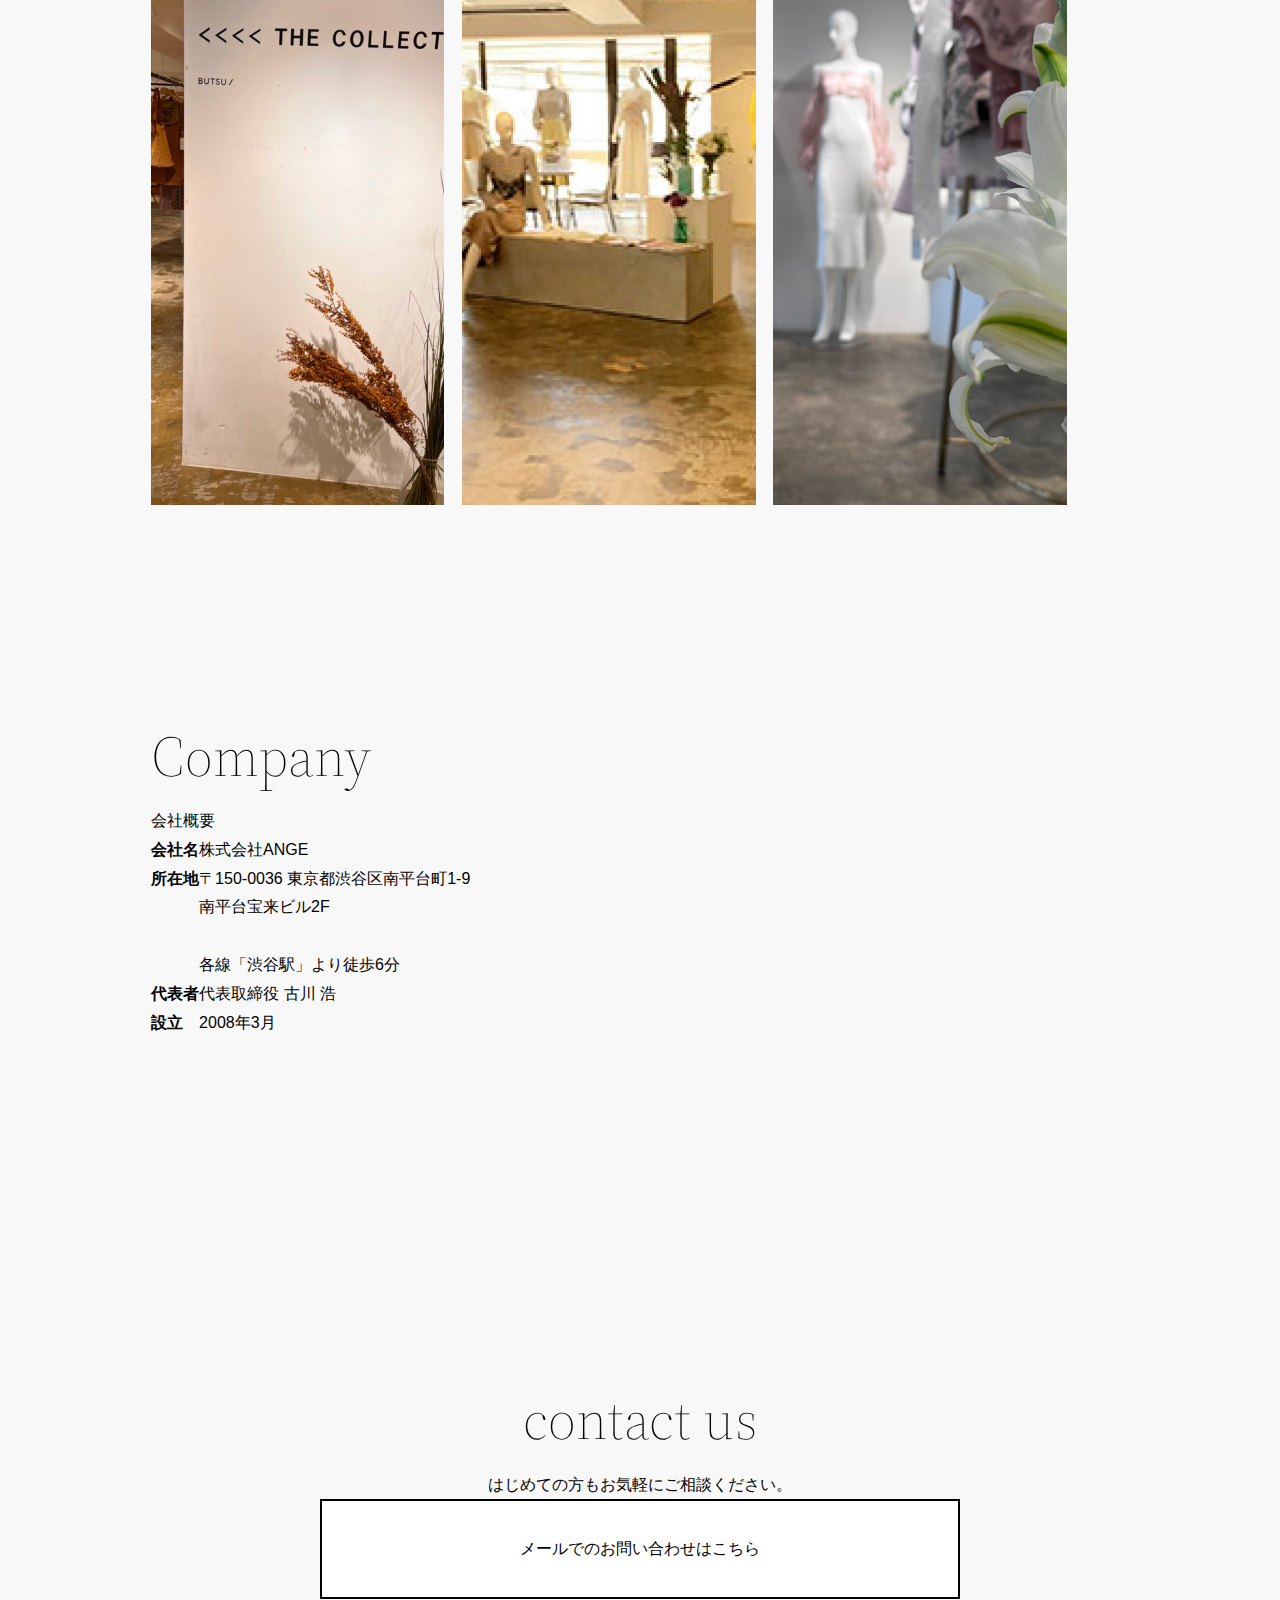
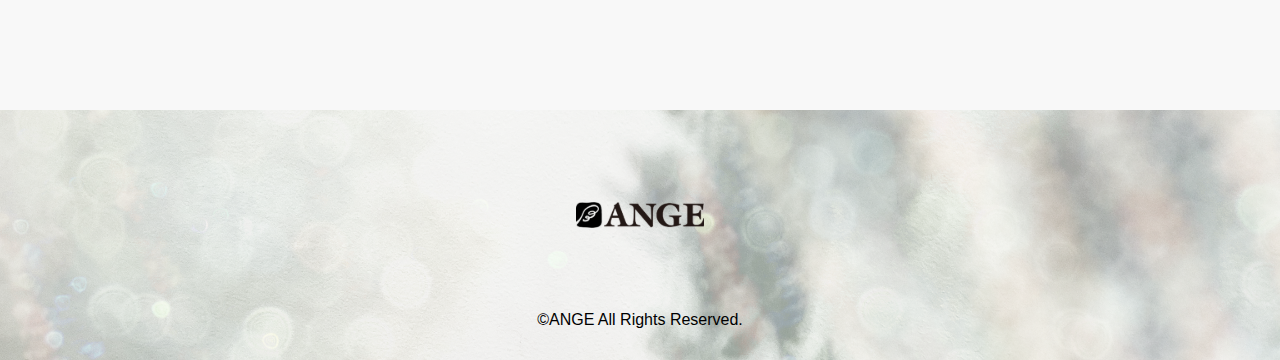
==== commit b9176b21: "CSSを追加" ====
--- a/index.html
+++ b/index.html
@@ -204,7 +204,7 @@
         </div>
       </section>
       <section id="product">
-        <h2 class="section__title">Product</h2>
+        <h2 class="product__title">Product</h2>
         <div id="demo09" class="gallery03 l-section">
           <div class="swiper swiper-a">
             <div class="swiper-wrapper">
@@ -478,7 +478,7 @@
         </div>
       </section>
       <section id="contact">
-        <h2 class="contact__title">CONTACT US</h2>
+        <h2 class="contact__title">contact us</h2>
         <h3 class="contact__text">はじめての方もお気軽にご相談ください。</h3>
         <a href="contactus.html" class="contact-btn"
           >メールでのお問い合わせはこちら</a
--- a/css/style.css
+++ b/css/style.css
@@ -430,6 +430,19 @@
   font-weight: 200;
 }
 
+.product__title {
+  font-family: "Source Serif 4", serif;
+  font-size: 4.4444444444vw;
+  font-weight: 200;
+  margin-left: 12.5vw;
+}
+
+.contact__title {
+  font-family: "Source Serif 4", serif;
+  font-size: 4.4444444444vw;
+  font-weight: 200;
+}
+
 header {
   position: fixed; /* 固定配置 */
   top: 0; /* ページ上部に固定 */
@@ -517,34 +530,6 @@
   margin: 0;
 }
 
-p {
-  margin: 0;
-  padding: 0;
-}
-
-a {
-  text-decoration: none;
-  color: #333;
-}
-
-ul,
-ol {
-  margin: 0;
-  padding: 0;
-  list-style: none;
-}
-
-h1,
-h2,
-h3,
-h4,
-h5,
-h6 {
-  font-size: 1.6rem;
-  margin: 0;
-  padding: 0;
-}
-
 main {
   display: block;
 }
@@ -709,16 +694,21 @@
 }
 
 .mv02 .slide-title {
-  font-size: 6rem;
-  line-height: 1.1;
-  color: var(--color-theme);
+  color: #000000;
+  font-family: "Source Serif 4", serif;
+  font-size: 4.4444444444vw;
+  font-weight: 300;
+  -webkit-backdrop-filter: blur(3px);
+          backdrop-filter: blur(3px);
 }
 
 .mv02 .slide-text {
   font-size: 1.8rem;
   margin: 4rem 0;
   animation-delay: 0.2s;
-  color: #fff;
+  color: #000000;
+  -webkit-backdrop-filter: blur(3px);
+          backdrop-filter: blur(3px);
 }
 
 .mv02 .slide-link {
@@ -1129,11 +1119,20 @@
   justify-content: space-between;
 }
 
+.company__profile {
+  width: 50%;
+}
+
+.company__map {
+  width: 50%;
+}
+
 /* ----------------------
-お問い合わせ　トップ
+contact
 ---------------------- */
 #contact {
-  margin: 80px auto;
+  margin: 12.3456790123vh auto;
+  text-align: center;
 }
 
 .contact-btn {
@@ -1147,7 +1146,7 @@
   border: 2px solid #000;
   border-radius: 0;
   background: #fff;
-  font-size: 18px;
+  font-size: 1.25vw;
 }
 
 .contact-btn:hover {
@@ -1194,6 +1193,14 @@
   text-align: center;
 }
 
+#footer__logo {
+  padding-top: 9.8765432099vh;
+}
+
 .footer__logo-img {
   width: 10%;
+}
+
+.copyright {
+  margin-top: 8.6419753086vh;
 }/*# sourceMappingURL=style.css.map */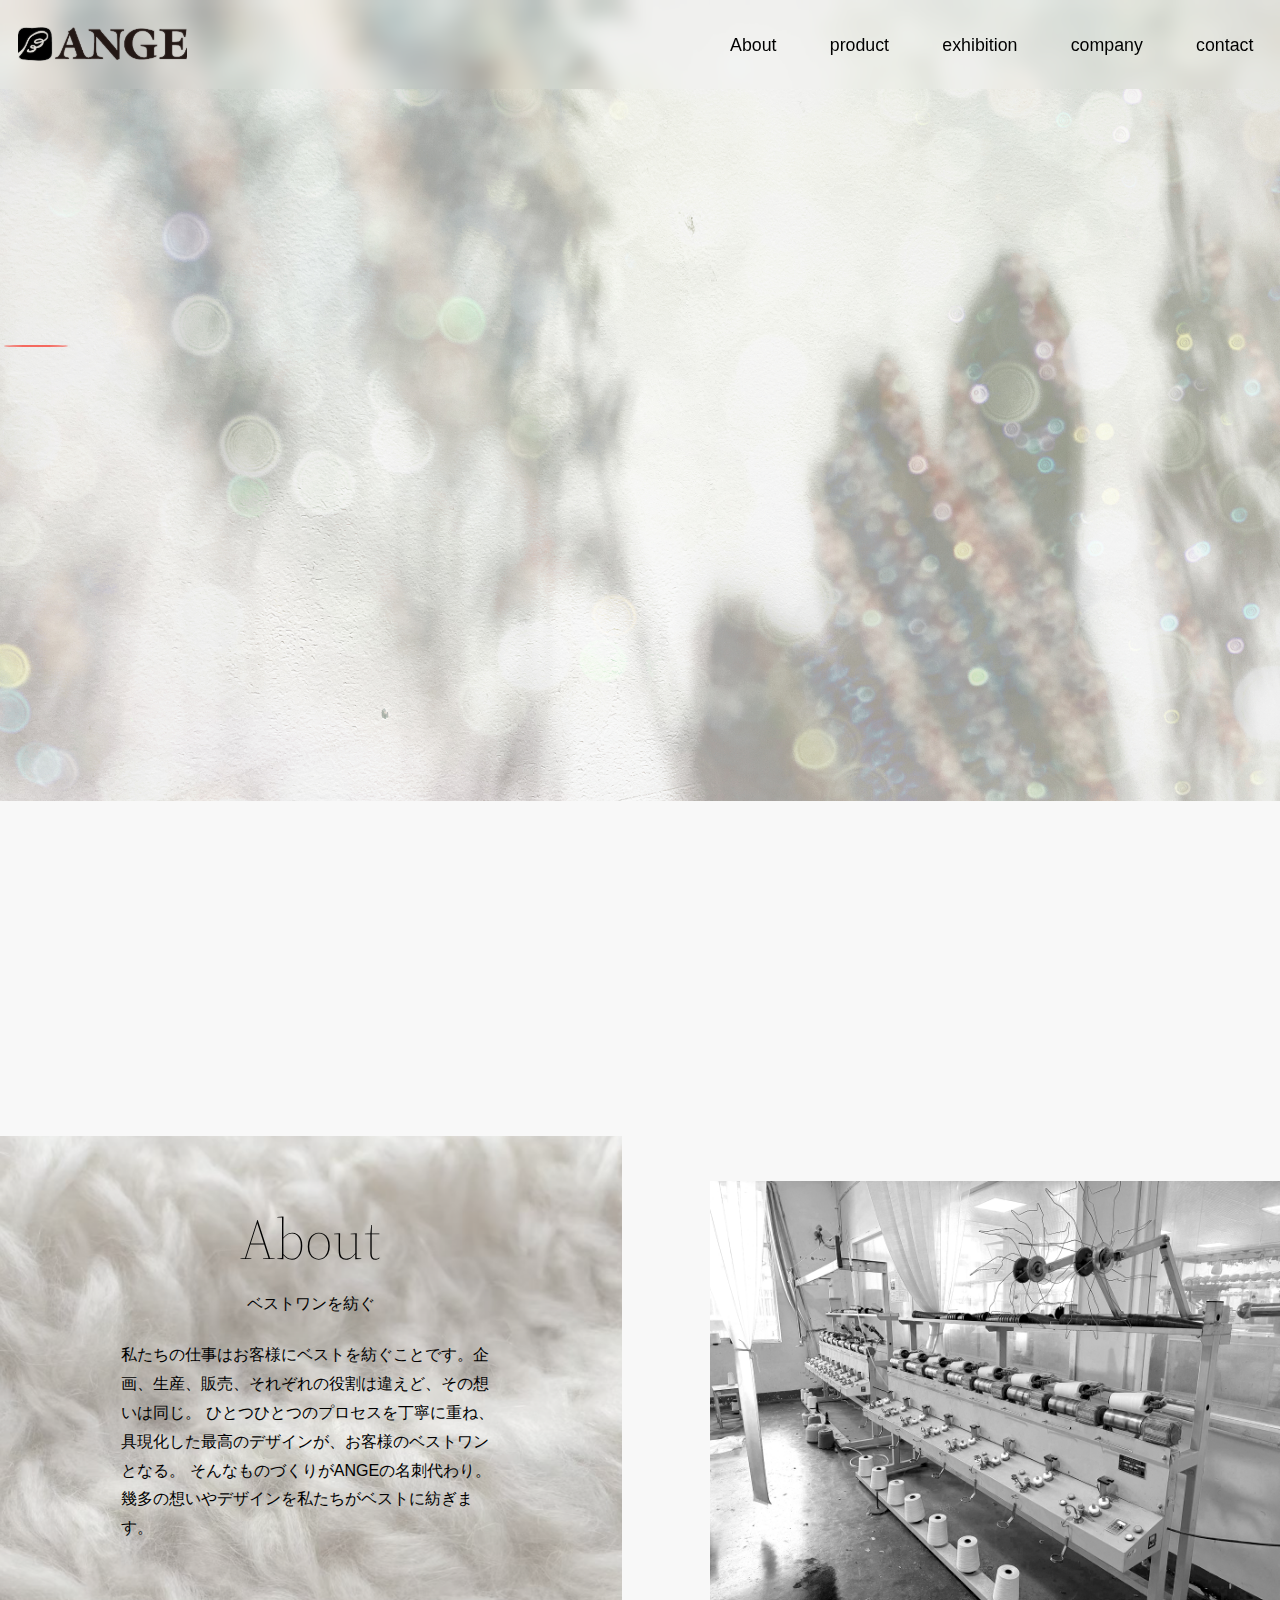
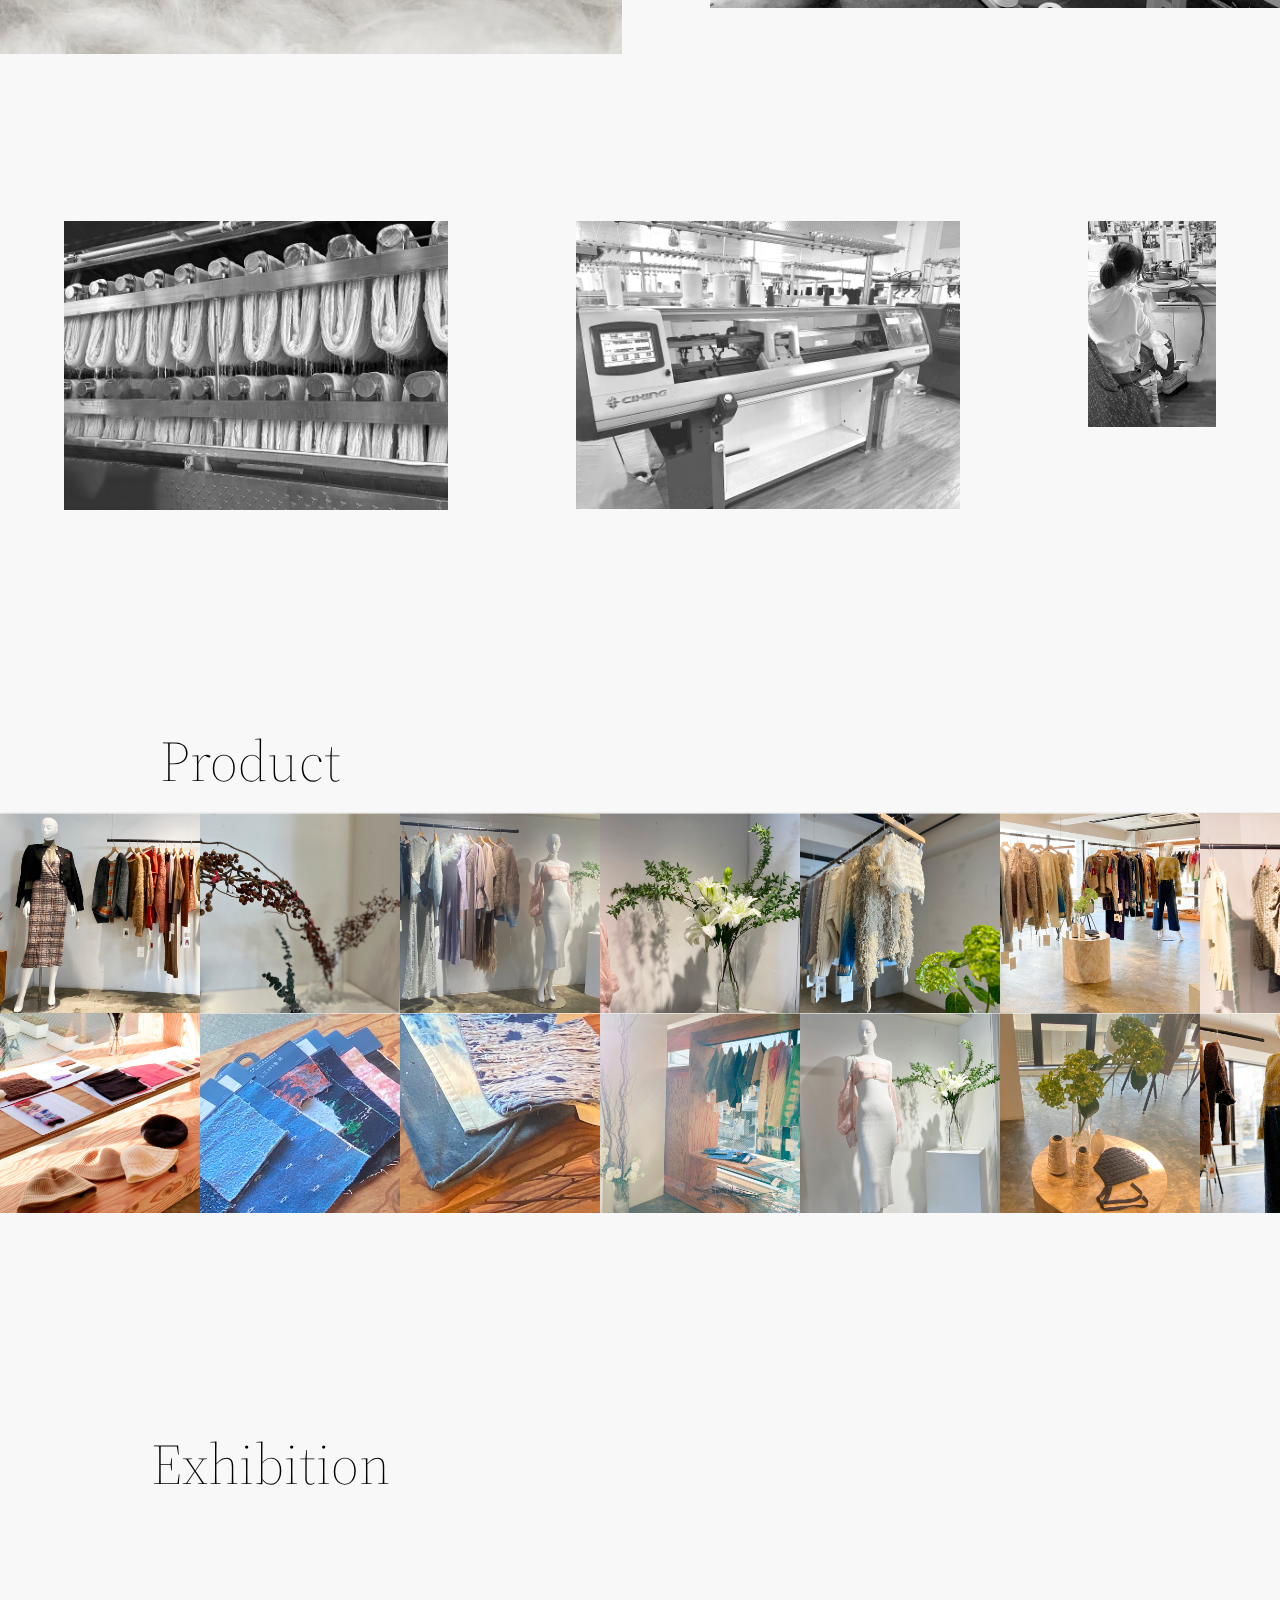
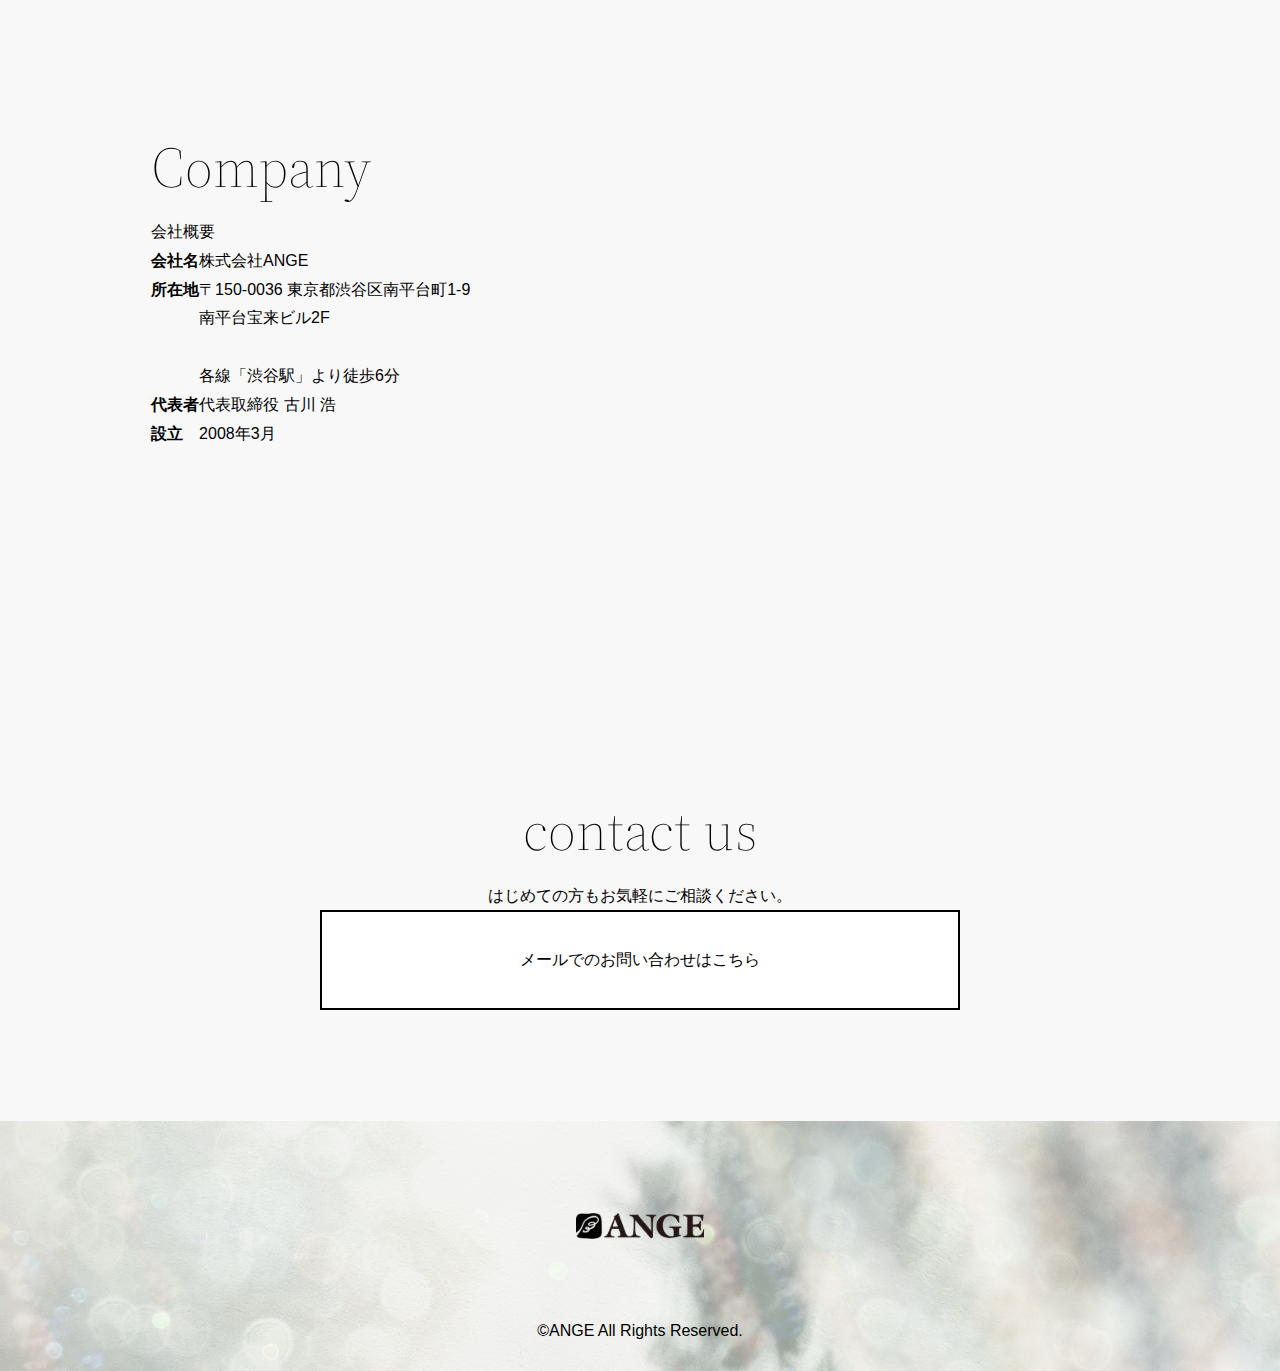
==== commit 65f70dcf: "画像と展示会のページを追加" ====
--- a/index.html
+++ b/index.html
@@ -41,7 +41,7 @@
     <link rel="stylesheet" href="css/style.css" />
   </head>
   <body>
-    <header>
+    <header class="index_header">
       <!--ロゴ -->
       <div id="logo">
         <a href="index.html">
@@ -89,7 +89,7 @@
                   <div class="swiper-slide">
                     <div class="slide">
                       <div class="slide-media img-cover">
-                        <img src="image/mv1.png" alt="" />
+                        <img src="image/mv1.jpg" alt="" />
                       </div>
                       <h2 class="slide-title">VISIONARY COMPANY</h2>
                       <p class="slide-text">
@@ -489,7 +489,7 @@
           <img
             class="footer__logo-img"
             src="image/ANGElogo.svg"
-            alt="TOTTOロゴ"
+            alt="ANGEロゴ"
           />
         </div>
         <div class="copyright">
--- a/css/style.css
+++ b/css/style.css
@@ -443,7 +443,7 @@
   font-weight: 200;
 }
 
-header {
+.index_header {
   position: fixed; /* 固定配置 */
   top: 0; /* ページ上部に固定 */
   left: 0;
@@ -480,7 +480,7 @@
 }
 
 .nav__list__item-link:hover {
-  color: #ffffff; /* ホバー時にカラー変更 */
+  color: #c0c0c0; /* ホバー時にカラー変更 */
 }
 
 :root {
@@ -1203,4 +1203,33 @@
 
 .copyright {
   margin-top: 8.6419753086vh;
+}
+
+.page_header {
+  position: fixed; /* 固定配置 */
+  top: 0; /* ページ上部に固定 */
+  left: 0;
+  width: 100%; /* 横幅いっぱいに広げる */
+  height: 14.8148148148vh; /* ヘッダーの高さ（適宜調整） */
+  background-image: url("../image/header__img.png");
+  -webkit-backdrop-filter: blur(10px);
+          backdrop-filter: blur(10px);
+  color: #000000;
+  display: flex;
+  align-items: center; /* 縦中央揃え */
+  justify-content: space-between; /* ロゴとナビを左右に配置 */
+  padding: 0 1.3888888889vw;
+  z-index: 1000; /* メインビジュアルより前面に */
+}
+
+.gallery {
+  display: flex;
+  flex-direction: column;
+  align-items: center;
+  gap: 8.6419753086vh;
+  padding-bottom: 12.3456790123vh;
+}
+
+.gallery img {
+  width: 70%;
 }/*# sourceMappingURL=style.css.map */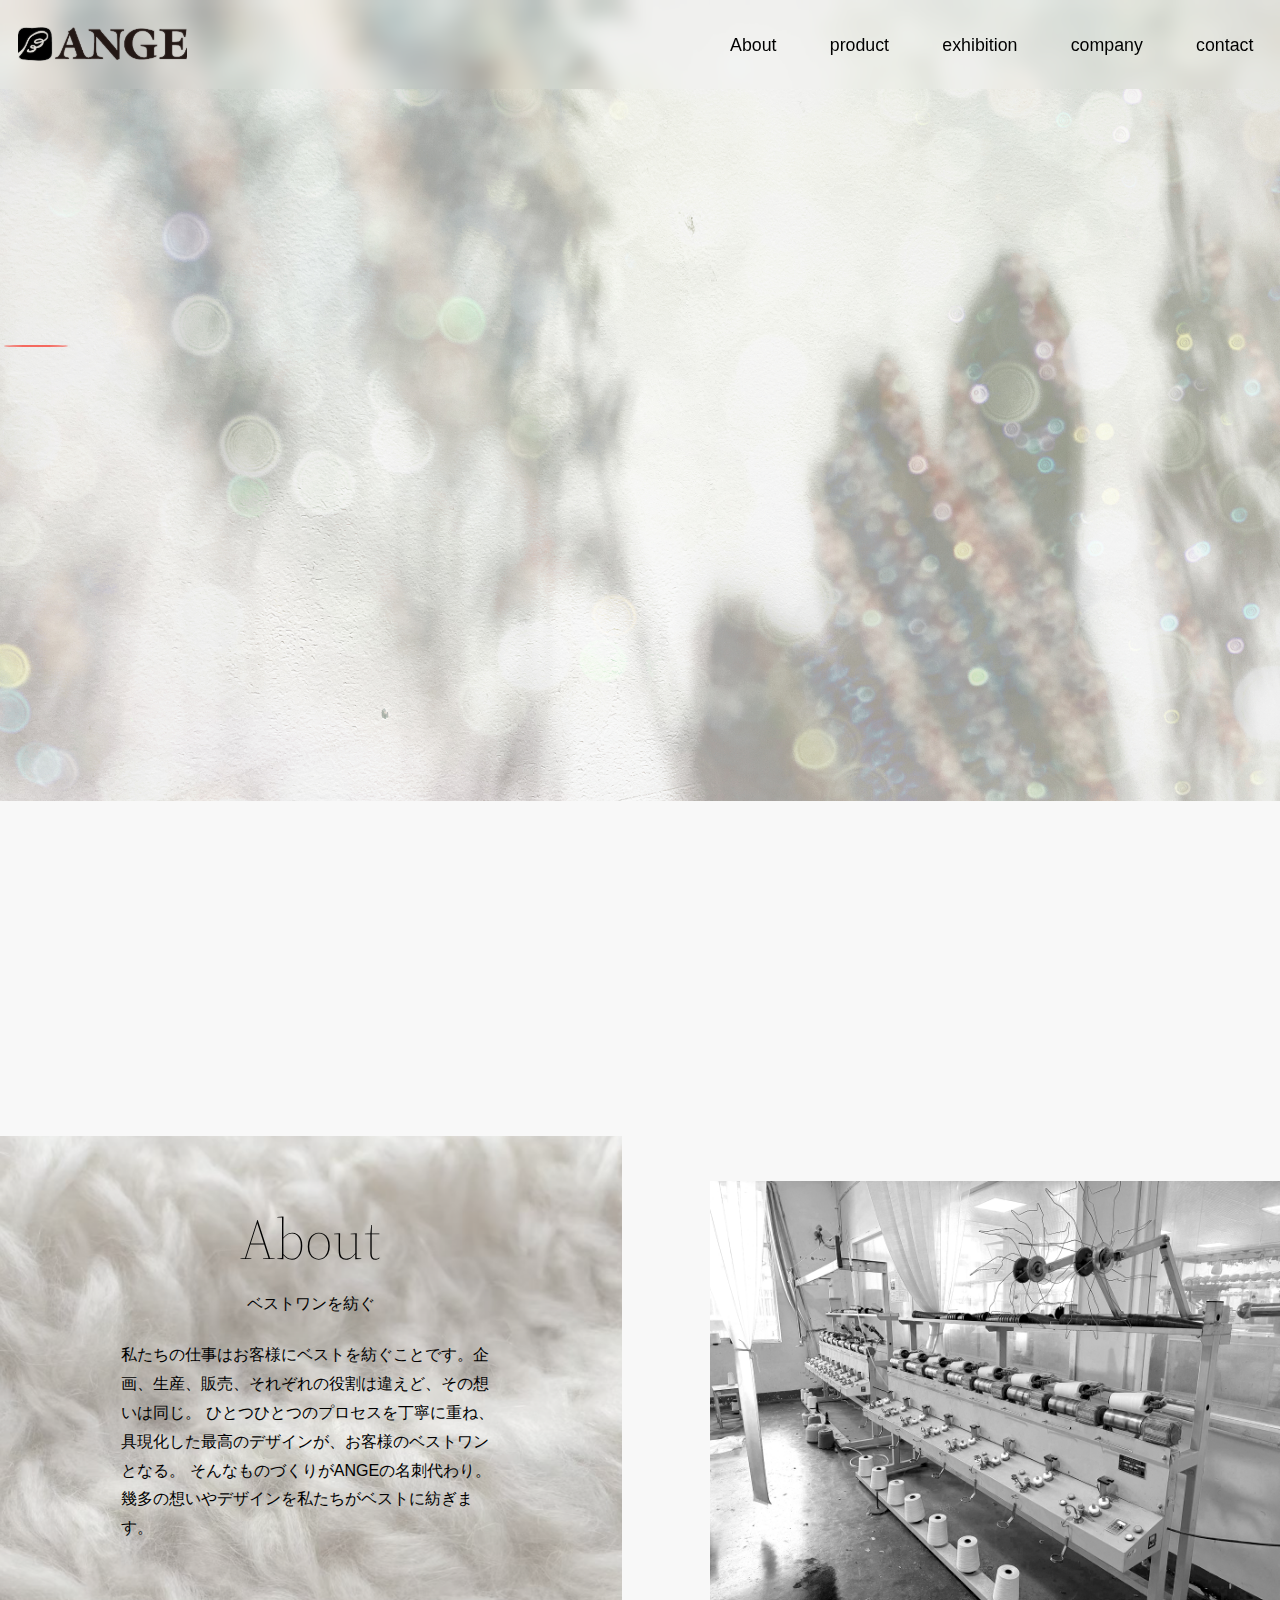
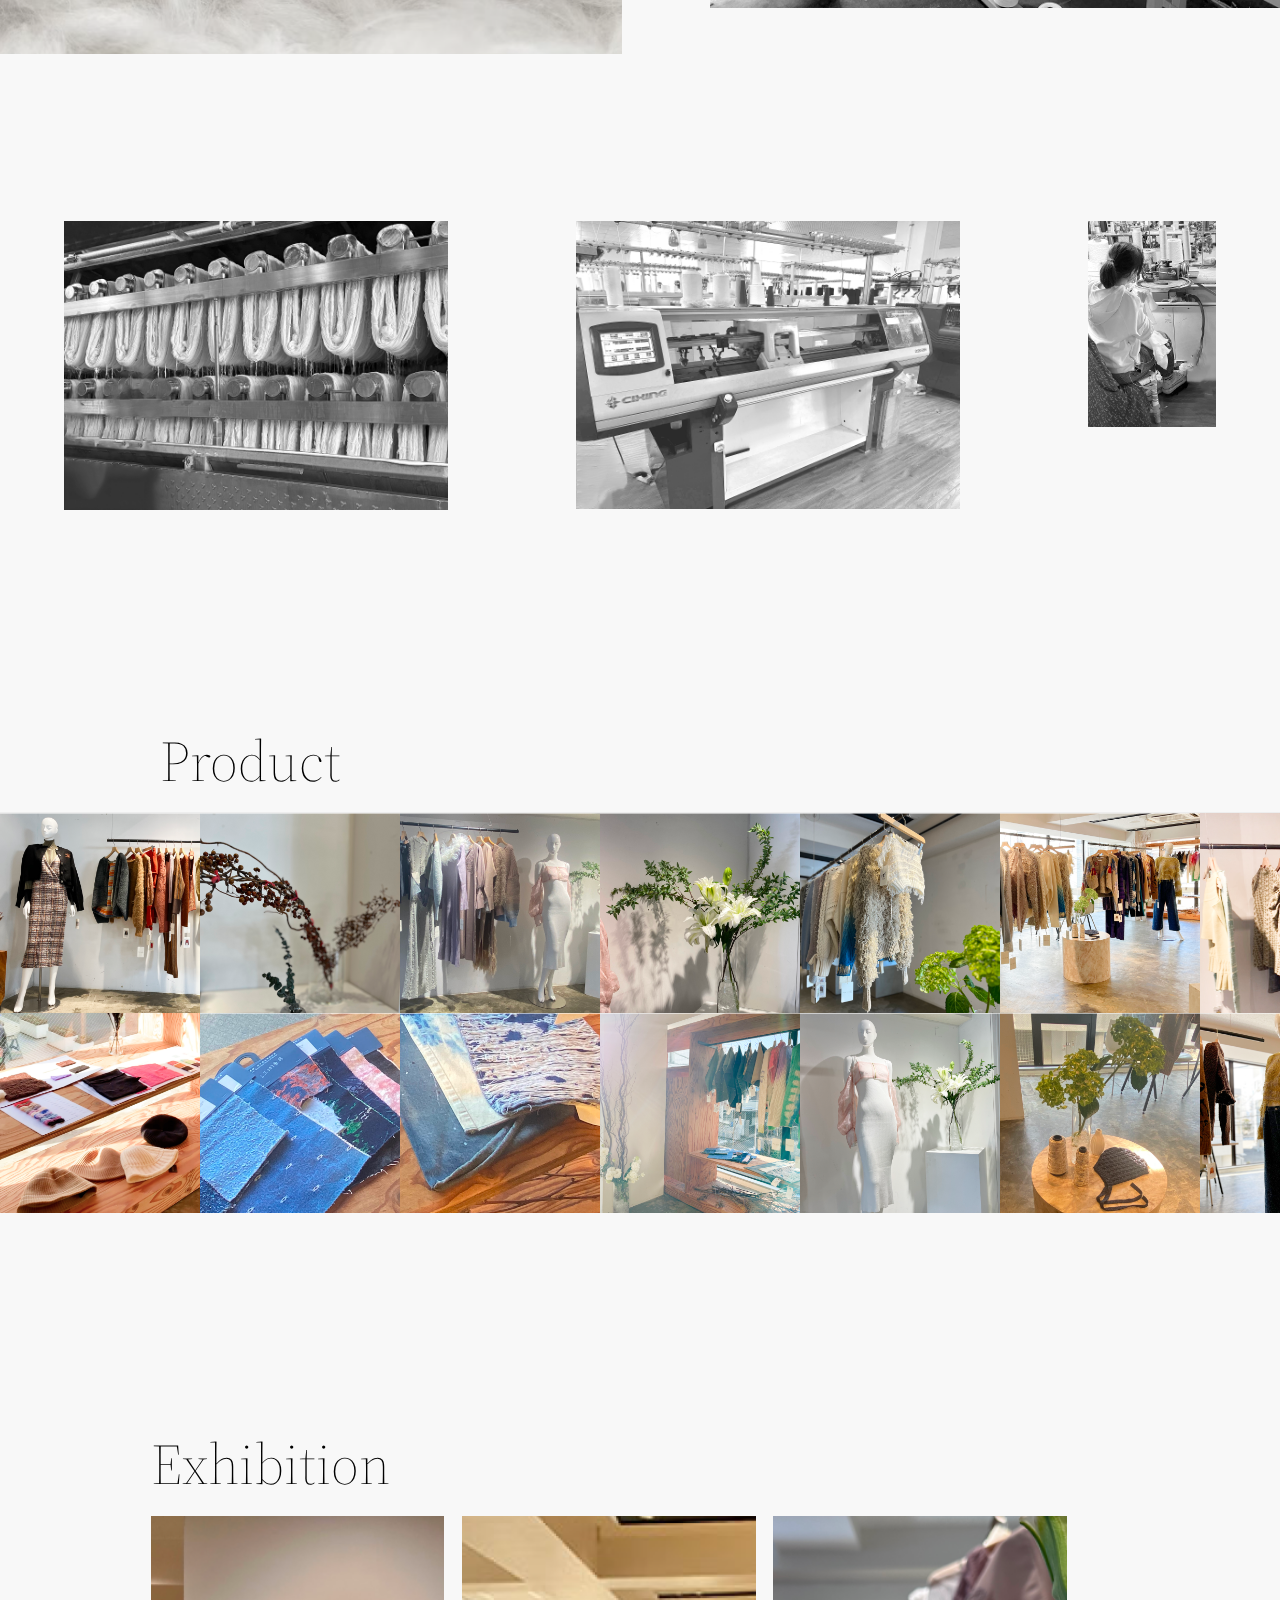
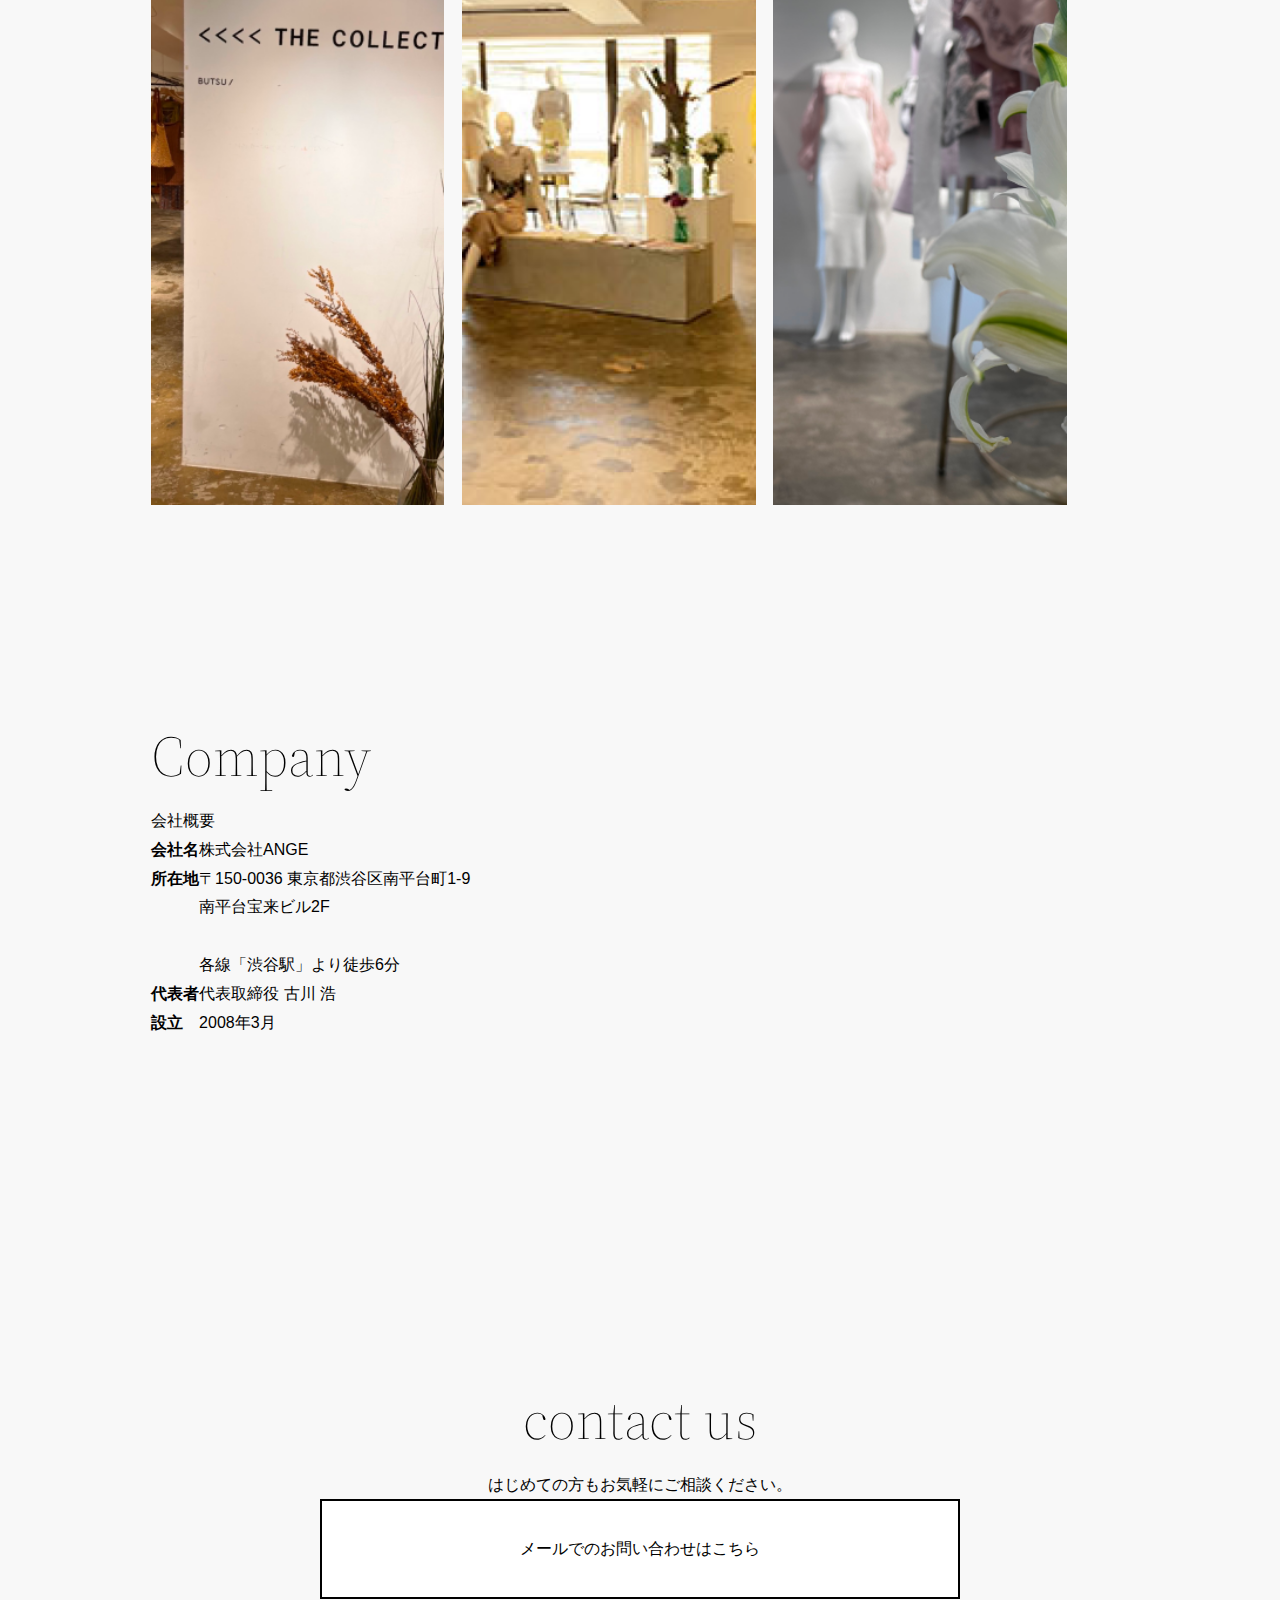
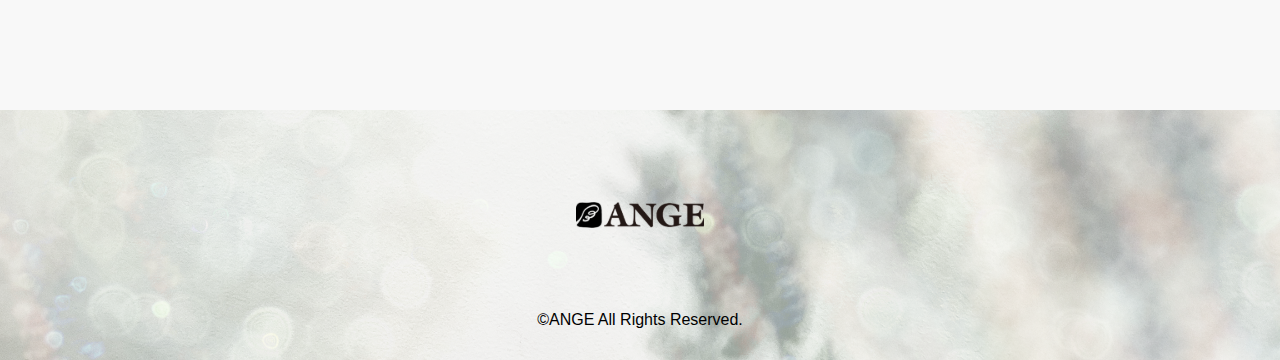
==== commit 7189225e: "画像差し替え" ====
--- a/index.html
+++ b/index.html
@@ -55,22 +55,20 @@
             <a href="index.html#about" class="nav__list__item-link">About</a>
           </li>
           <li class="nav__list__item">
-            <a href="index.html#works" class="nav__list__item-link">product</a>
+            <a href="index.html#product" class="nav__list__item-link"
+              >product</a
+            >
           </li>
           <li class="nav__list__item">
-            <a href="index.html#blog" class="nav__list__item-link"
+            <a href="index.html#exhibition" class="nav__list__item-link"
               >exhibition</a
             >
           </li>
           <li class="nav__list__item">
-            <a href="index.html#contact" class="nav__list__item-link"
-              >company</a
-            >
+            <a href="company .html" class="nav__list__item-link">company</a>
           </li>
           <li class="nav__list__item">
-            <a href="index.html#contact" class="nav__list__item-link"
-              >contact</a
-            >
+            <a href="contactus.html" class="nav__list__item-link">contact</a>
           </li>
         </ul>
       </nav>
@@ -432,9 +430,9 @@
       <section id="exhibition" class="section__padding">
         <h2 class="section__title">Exhibition</h2>
         <div class="exhibition__container">
-          <img src="image/exhibition2023.jpg" alt="" />
-          <img src="image/exhibition2024.jpg" alt="" />
-          <img src="image/exhibition2025.jpg" alt="" />
+          <img src="image/exhibition2023.png" alt="" />
+          <img src="image/exhibition2024.png" alt="" />
+          <img src="image/exhibition2025.png" alt="" />
         </div>
       </section>
       <section id="company" class="section__padding">
--- a/css/style.css
+++ b/css/style.css
@@ -1232,4 +1232,112 @@
 
 .gallery img {
   width: 70%;
+}
+
+/*--------------------------------
+ お問い合わせ　下層
+---------------------------------*/
+/* 外枠 */
+#contact > form > div {
+  display: flex;
+  flex-direction: row;
+  flex-wrap: wrap;
+  padding-bottom: 30px;
+}
+
+/* 左列の見出し */
+.contact-heading {
+  width: 240px;
+  align-self: center;
+}
+
+/* 見出しのラベル */
+.contact-label {
+  font-weight: bold;
+}
+
+/* テキストボックス */
+.contact-textbox {
+  border-top: 0px;
+  border-left: 0px;
+  border-right: 0px;
+  border-bottom-width: 1px;
+  border-bottom-color: #707070;
+  border-bottom-style: solid;
+  background-color: #fff;
+  width: 400px;
+  height: 70px;
+}
+
+/* お問い合わせ内容のテキストエリア */
+.contact-textarea {
+  border-top: 0px;
+  border-left: 0px;
+  border-right: 0px;
+  border-bottom-width: 1px;
+  border-bottom-color: #707070;
+  border-bottom-style: solid;
+  background-color: #fff;
+  width: 400px;
+  height: 300px;
+  margin-bottom: 30px;
+}
+
+input:focus,
+textarea:focus {
+  background-color: #fafafa;
+  outline: none;
+}
+
+/* 個人情報の取り扱い */
+details {
+  width: 700px;
+}
+
+details > div {
+  background-color: #fafafa;
+  padding: 20px;
+}
+
+details > div > span {
+  font-weight: bold;
+}
+
+.contact-btn_send {
+  width: 100px;
+  height: 50px;
+  margin: 50px auto;
+  text-align: center;
+  border: 2px solid #000;
+  border-radius: 5px;
+  background: #fff;
+  font-size: 18px;
+}
+
+.contact-btn_send:hover {
+  color: #fff;
+  background: #000;
+}
+
+.about_business-box {
+  display: flex;
+  justify-content: flex-start;
+  gap: 3.4722222222vw;
+}
+
+.about_business-inner {
+  width: 30%;
+}
+
+.page__about-strengths {
+  width: 100%;
+}
+
+.about_strengths-box {
+  display: flex;
+  justify-content: space-between;
+}
+
+.about_strengths-inner {
+  width: 30%;
 }/*# sourceMappingURL=style.css.map */